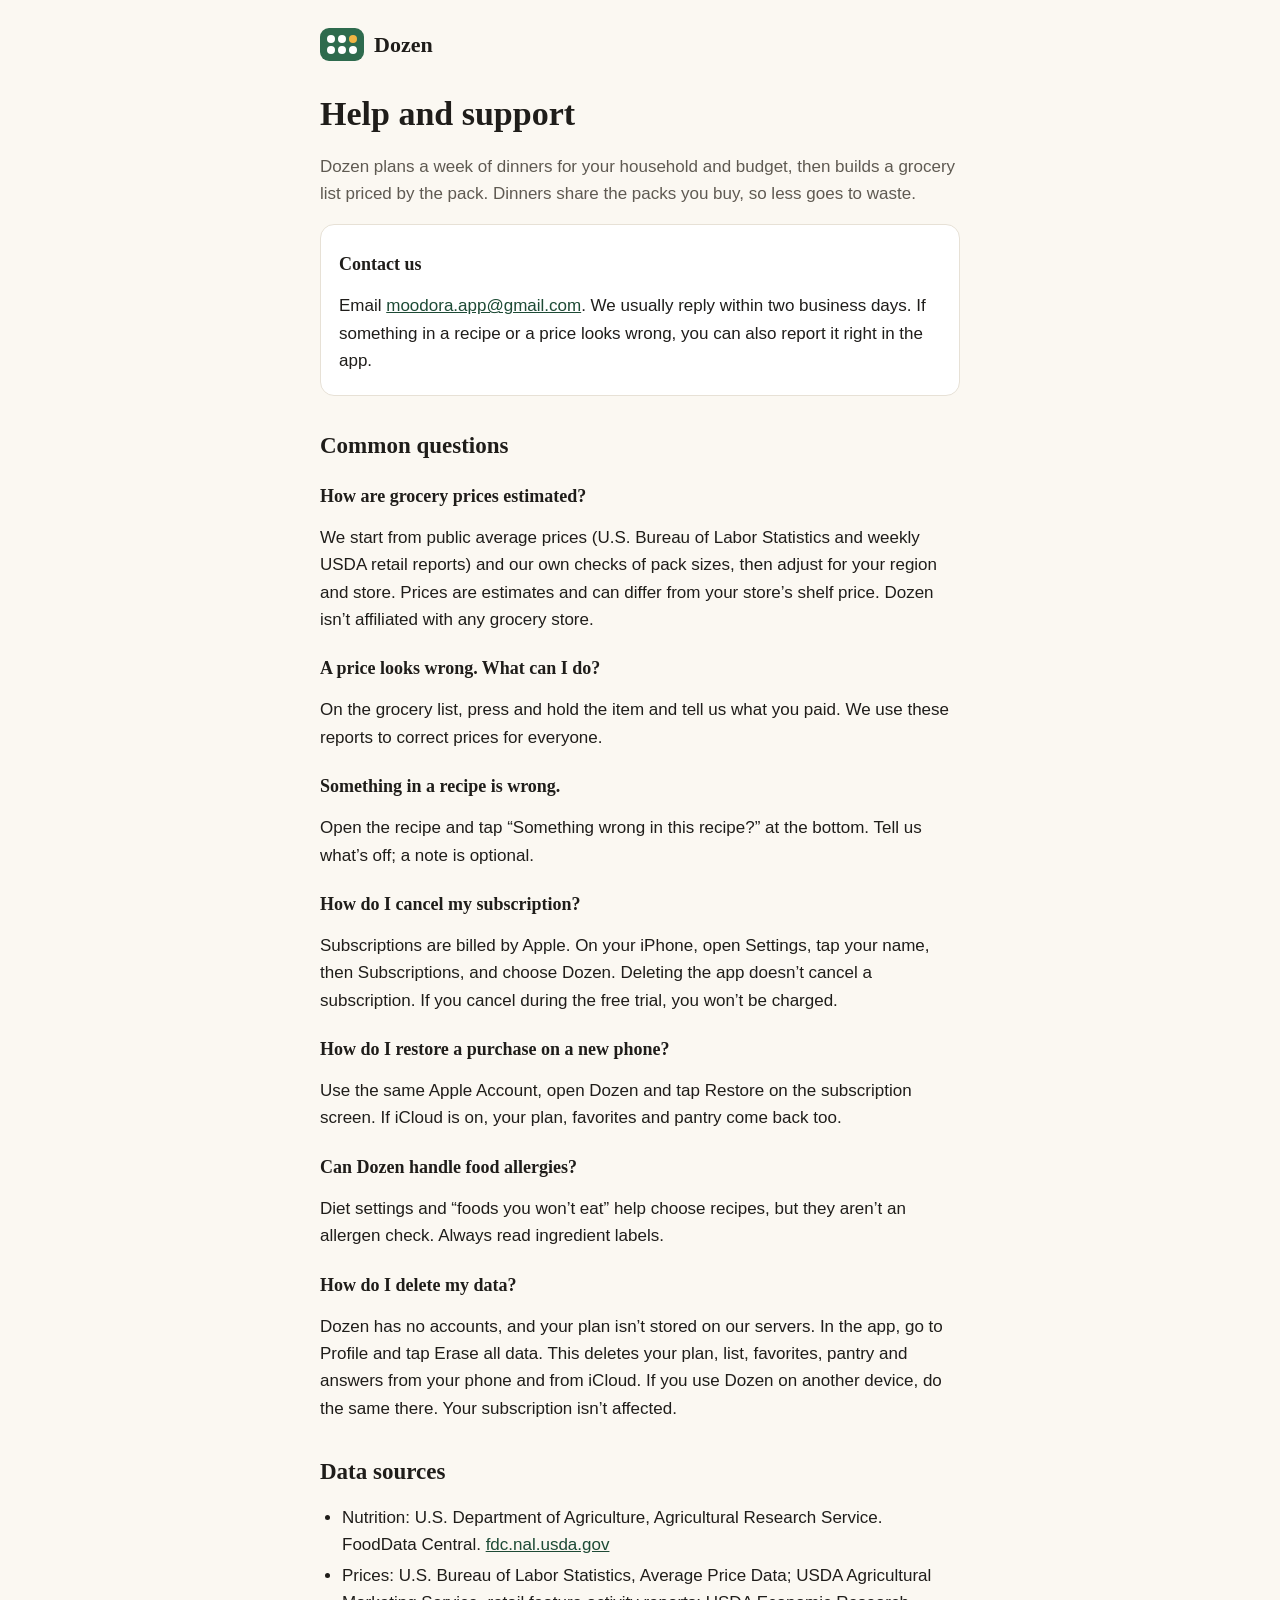
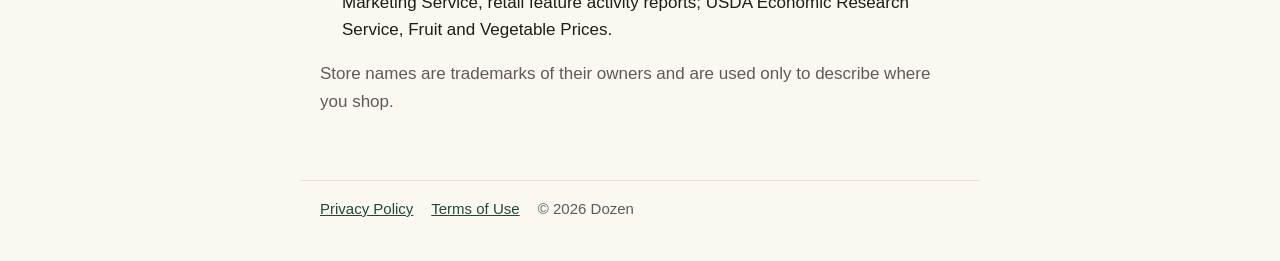
==== index.html @ d7ea826d "Add help, privacy policy and terms of use pages" ====
<!doctype html>
<html lang="en">
<head>
  <meta charset="utf-8">
  <meta name="viewport" content="width=device-width, initial-scale=1">
  <title>Dozen: help and support</title>
  <meta name="description" content="Help for Dozen, the weekly dinner planner that prices your grocery list by the pack.">
  <link rel="stylesheet" href="style.css">
</head>
<body>
  <header>
    <span class="mark" aria-hidden="true"><i></i><i></i><i></i><i></i><i></i><i></i></span>
    <a class="name" href="./">Dozen</a>
  </header>
  <main>
    <h1>Help and support</h1>
    <p class="muted">Dozen plans a week of dinners for your household and budget, then builds a grocery list priced by the pack. Dinners share the packs you buy, so less goes to waste.</p>

    <div class="card">
      <h3>Contact us</h3>
      <p>Email <a href="mailto:moodora.app@gmail.com?subject=Dozen%20support">moodora.app@gmail.com</a>. We usually reply within two business days. If something in a recipe or a price looks wrong, you can also report it right in the app.</p>
    </div>

    <h2>Common questions</h2>

    <h3>How are grocery prices estimated?</h3>
    <p>We start from public average prices (U.S. Bureau of Labor Statistics and weekly USDA retail reports) and our own checks of pack sizes, then adjust for your region and store. Prices are estimates and can differ from your store’s shelf price. Dozen isn’t affiliated with any grocery store.</p>

    <h3>A price looks wrong. What can I do?</h3>
    <p>On the grocery list, press and hold the item and tell us what you paid. We use these reports to correct prices for everyone.</p>

    <h3>Something in a recipe is wrong.</h3>
    <p>Open the recipe and tap “Something wrong in this recipe?” at the bottom. Tell us what’s off; a note is optional.</p>

    <h3>How do I cancel my subscription?</h3>
    <p>Subscriptions are billed by Apple. On your iPhone, open Settings, tap your name, then Subscriptions, and choose Dozen. Deleting the app doesn’t cancel a subscription. If you cancel during the free trial, you won’t be charged.</p>

    <h3>How do I restore a purchase on a new phone?</h3>
    <p>Use the same Apple Account, open Dozen and tap Restore on the subscription screen. If iCloud is on, your plan, favorites and pantry come back too.</p>

    <h3>Can Dozen handle food allergies?</h3>
    <p>Diet settings and “foods you won’t eat” help choose recipes, but they aren’t an allergen check. Always read ingredient labels.</p>

    <h3>How do I delete my data?</h3>
    <p>Dozen has no accounts, and your plan isn’t stored on our servers. In the app, go to Profile and tap Erase all data. This deletes your plan, list, favorites, pantry and answers from your phone and from iCloud. If you use Dozen on another device, do the same there. Your subscription isn’t affected.</p>

    <h2>Data sources</h2>
    <ul>
      <li>Nutrition: U.S. Department of Agriculture, Agricultural Research Service. FoodData Central. <a href="https://fdc.nal.usda.gov/">fdc.nal.usda.gov</a></li>
      <li>Prices: U.S. Bureau of Labor Statistics, Average Price Data; USDA Agricultural Marketing Service, retail feature activity reports; USDA Economic Research Service, Fruit and Vegetable Prices.</li>
    </ul>
    <p class="muted">Store names are trademarks of their owners and are used only to describe where you shop.</p>
  </main>
  <footer>
    <a href="privacy.html">Privacy Policy</a>
    <a href="terms.html">Terms of Use</a>
    <span>© 2026 Dozen</span>
  </footer>
</body>
</html>
---- style.css ----
:root {
  --bg: #fbf8f2;
  --surface: #ffffff;
  --text: #1f1d1a;
  --muted: #5f5a52;
  --brand: #2e6b4e;
  --brand-text: #1d4a35;
  --line: #e7e1d6;
}

@media (prefers-color-scheme: dark) {
  :root {
    --bg: #171614;
    --surface: #211f1c;
    --text: #f2eee6;
    --muted: #b5ada0;
    --brand: #6fb38f;
    --brand-text: #8fcaa9;
    --line: #34302b;
  }
}

* { box-sizing: border-box; }

body {
  margin: 0;
  background: var(--bg);
  color: var(--text);
  font: 17px/1.6 -apple-system, BlinkMacSystemFont, "Segoe UI", Roboto, Helvetica, Arial, sans-serif;
  -webkit-text-size-adjust: 100%;
}

header, main, footer {
  max-width: 680px;
  margin: 0 auto;
  padding: 0 20px;
}

header {
  display: flex;
  align-items: center;
  gap: 10px;
  padding-top: 28px;
}

.mark {
  display: grid;
  grid-template-columns: repeat(3, 8px);
  gap: 3px;
  padding: 7px;
  border-radius: 9px;
  background: var(--brand);
}

.mark i {
  width: 8px;
  height: 8px;
  border-radius: 50%;
  background: #fff;
}

.mark i:nth-child(3) { background: #f2b544; }

.name {
  font: 600 22px/1 "Iowan Old Style", Georgia, serif;
  color: var(--text);
  text-decoration: none;
}

main { padding-top: 24px; padding-bottom: 48px; }

h1, h2, h3 {
  font-family: "Iowan Old Style", Georgia, serif;
  line-height: 1.25;
}

h1 { font-size: 34px; margin: 8px 0 4px; }
h2 { font-size: 23px; margin: 36px 0 8px; }
h3 { font-size: 18px; margin: 24px 0 4px; }

p, li { color: var(--text); }
.muted { color: var(--muted); }

a { color: var(--brand-text); }

ul { padding-left: 22px; }
li { margin: 4px 0; }

.card {
  background: var(--surface);
  border: 1px solid var(--line);
  border-radius: 14px;
  padding: 4px 18px;
  margin: 16px 0;
}

footer {
  border-top: 1px solid var(--line);
  padding-top: 16px;
  padding-bottom: 40px;
  font-size: 15px;
  color: var(--muted);
}

footer a { margin-right: 14px; }
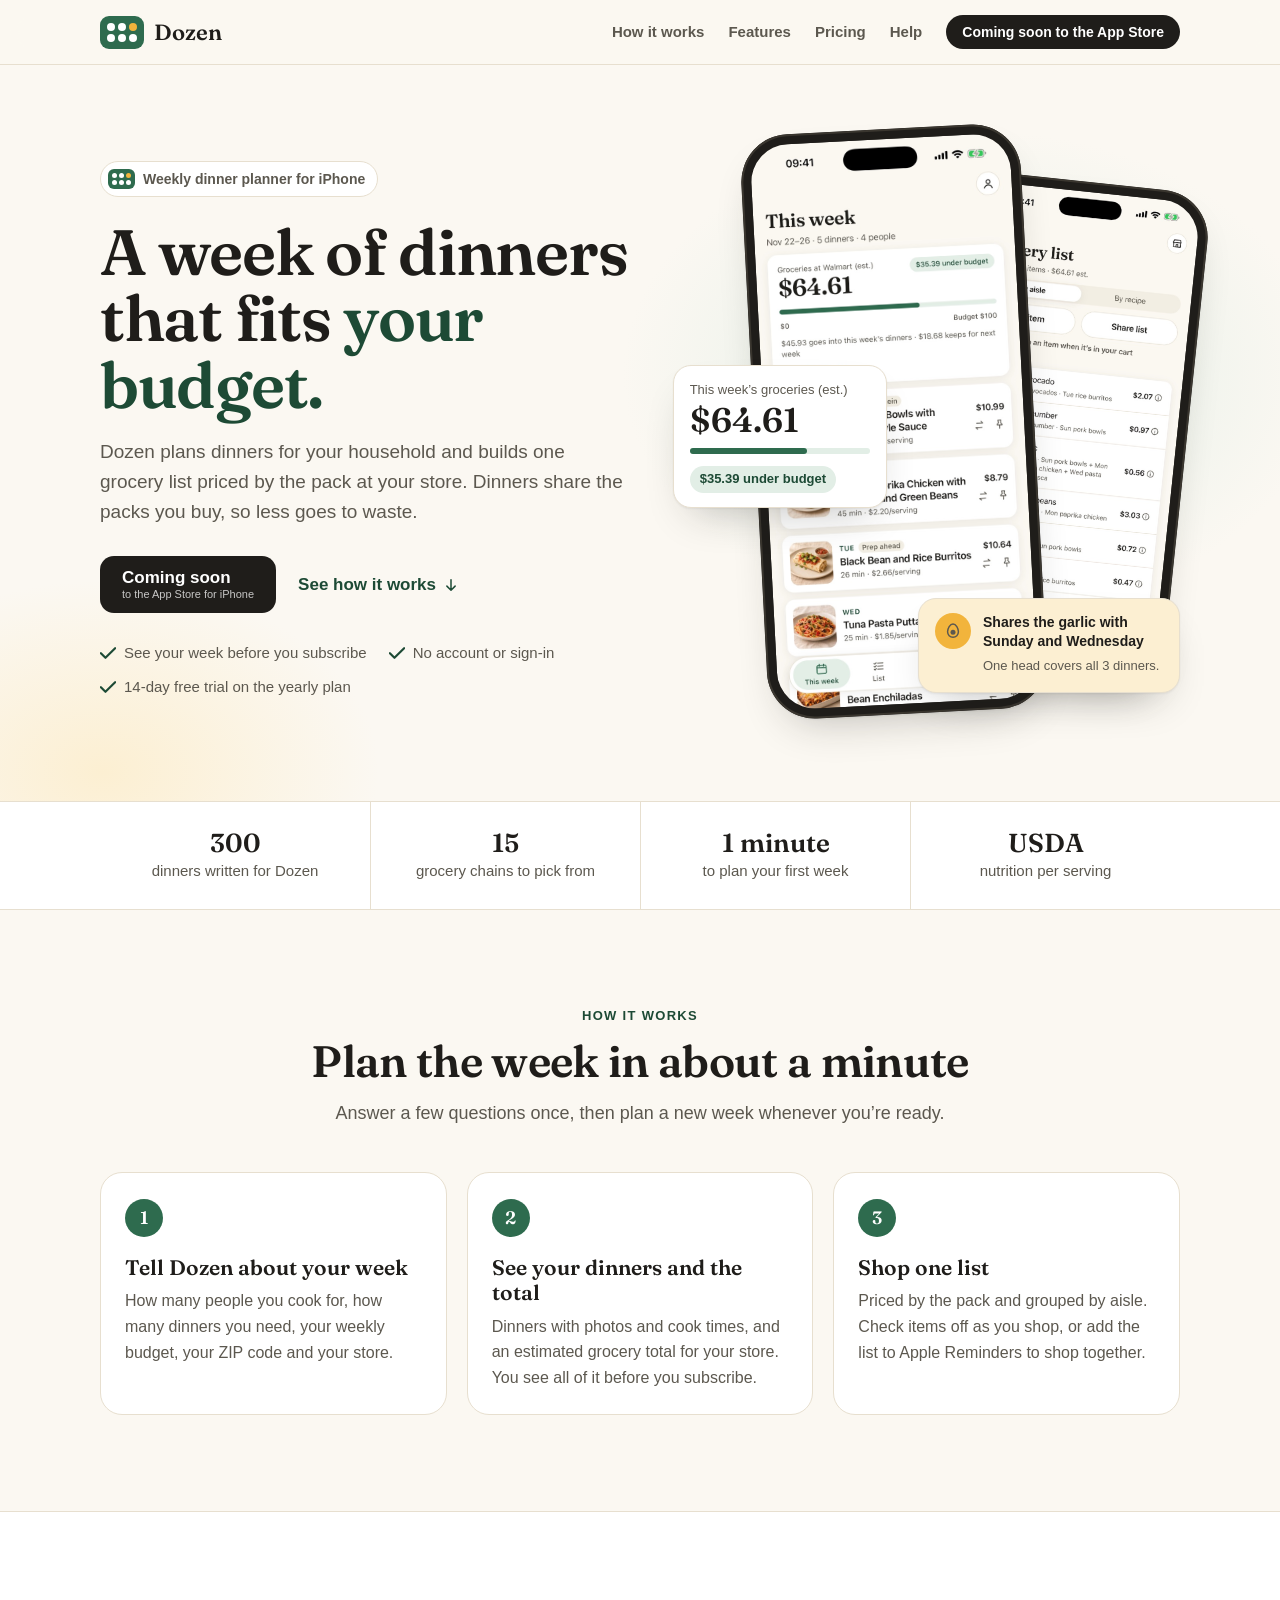
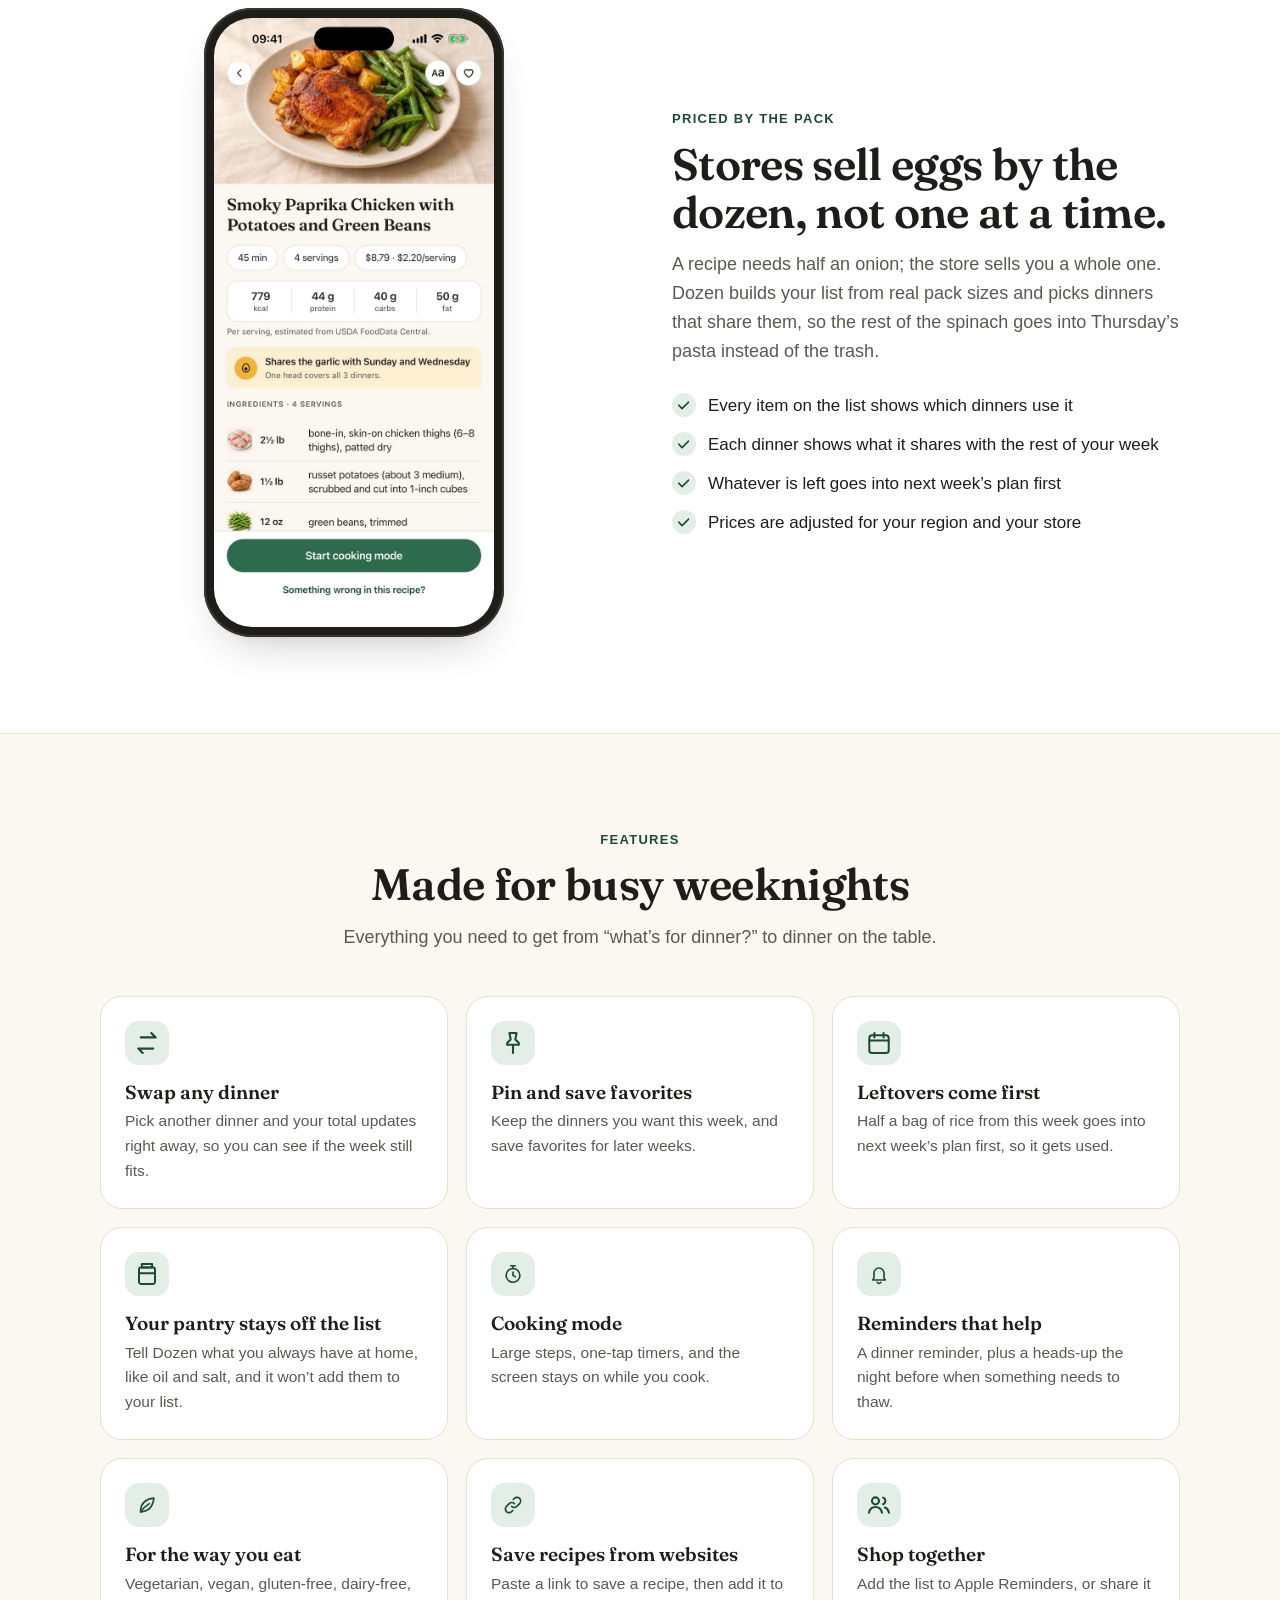
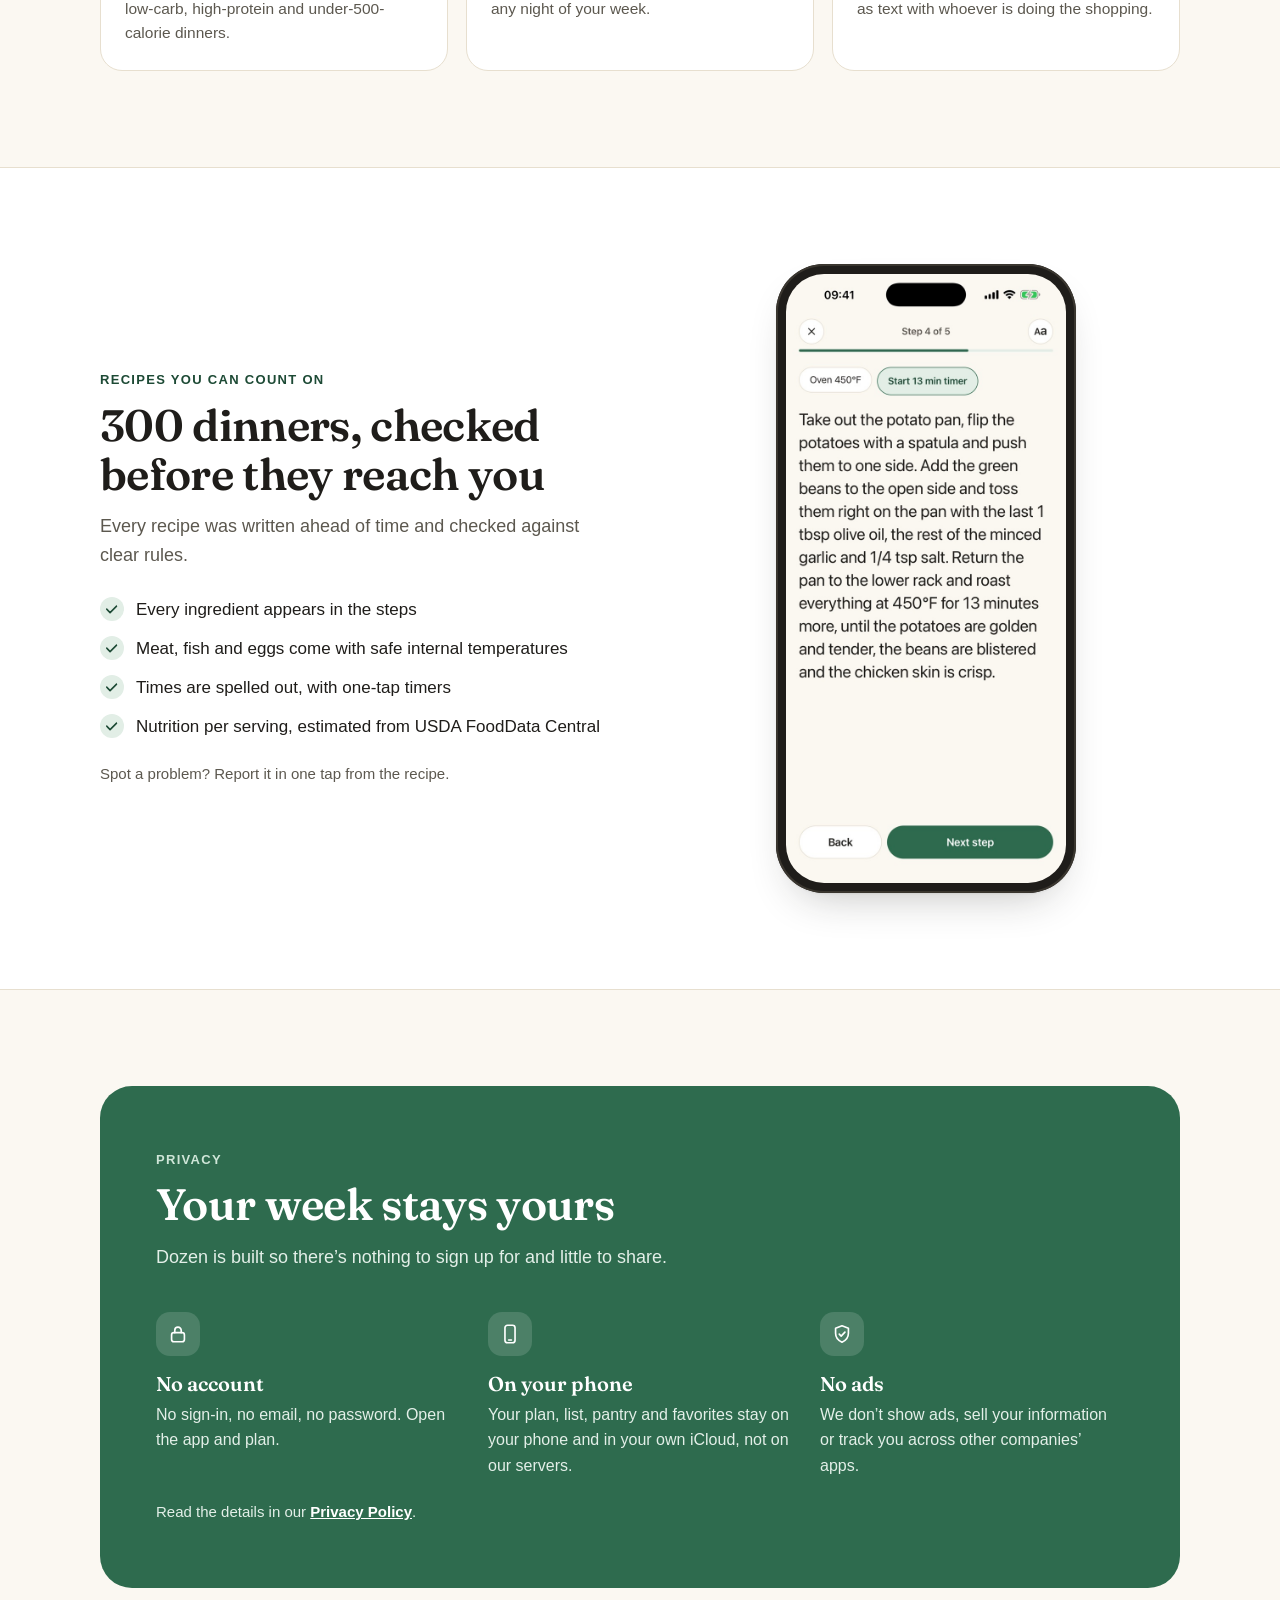
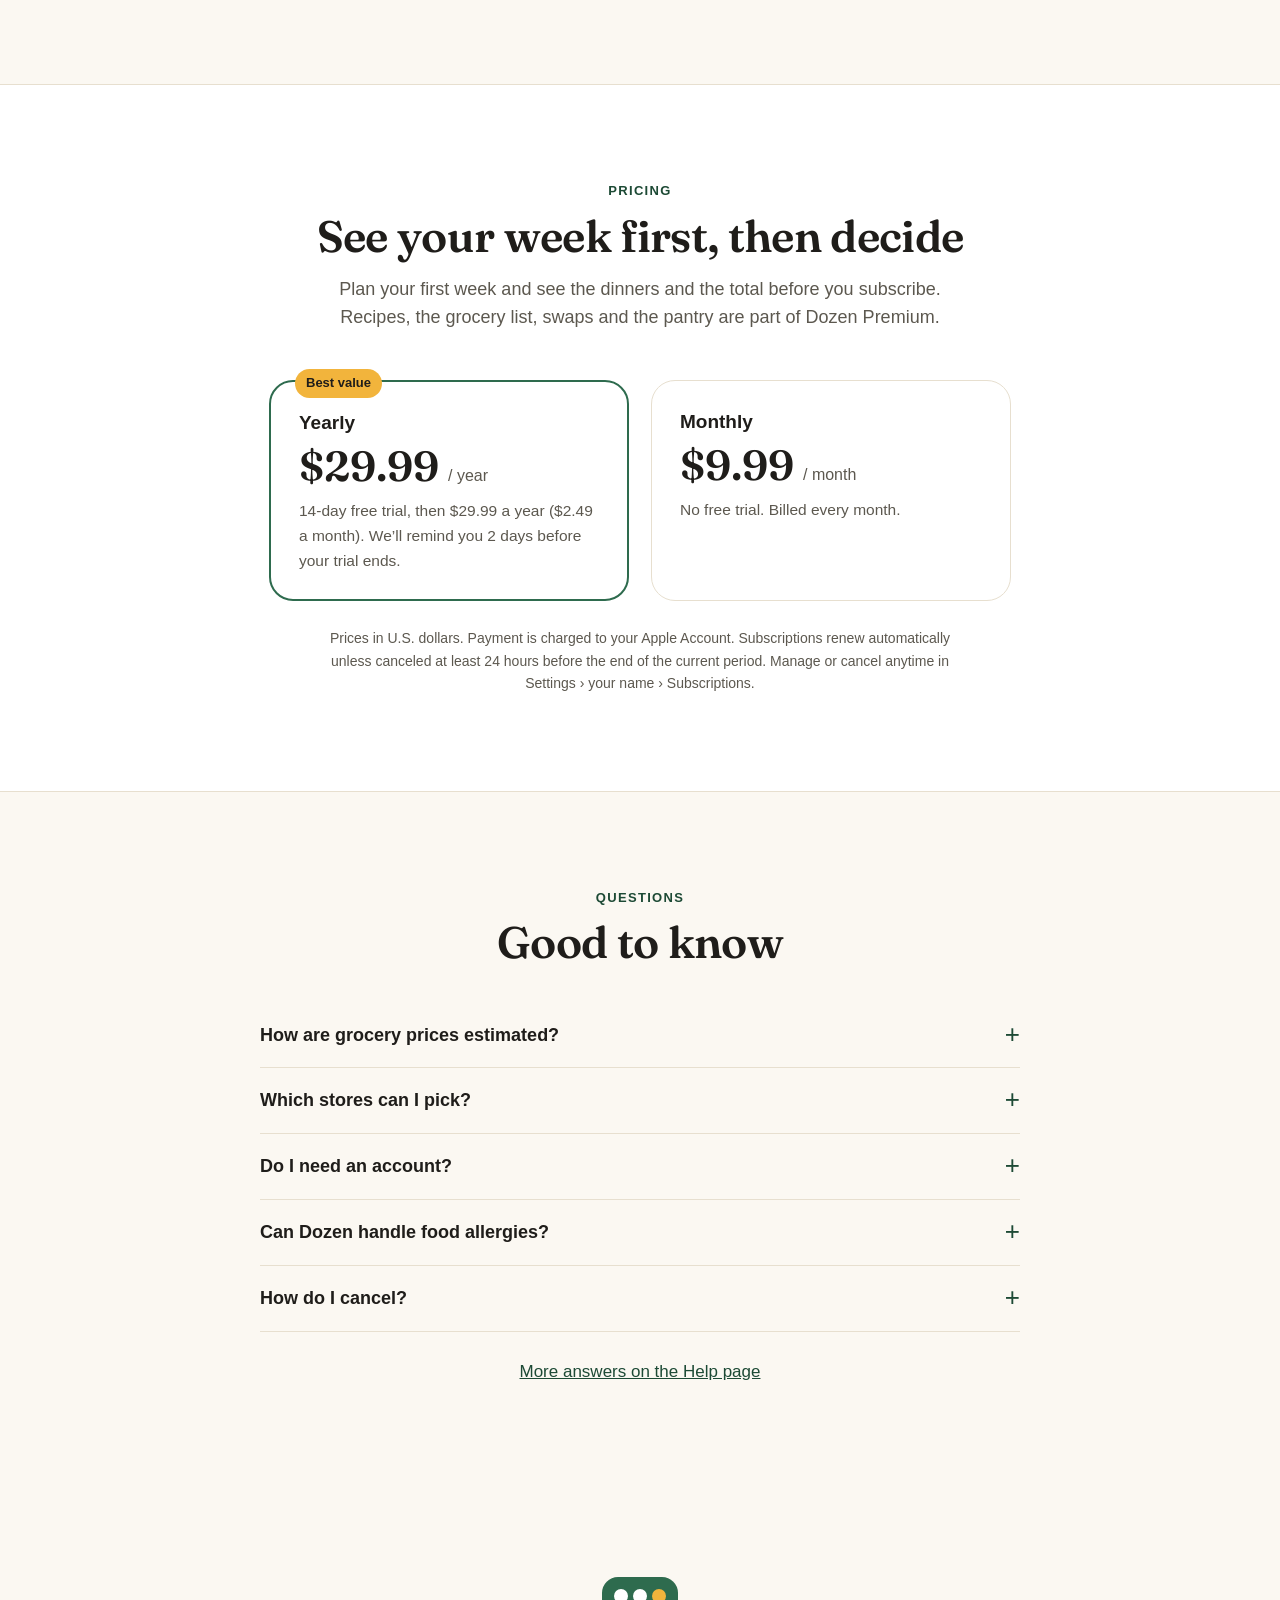
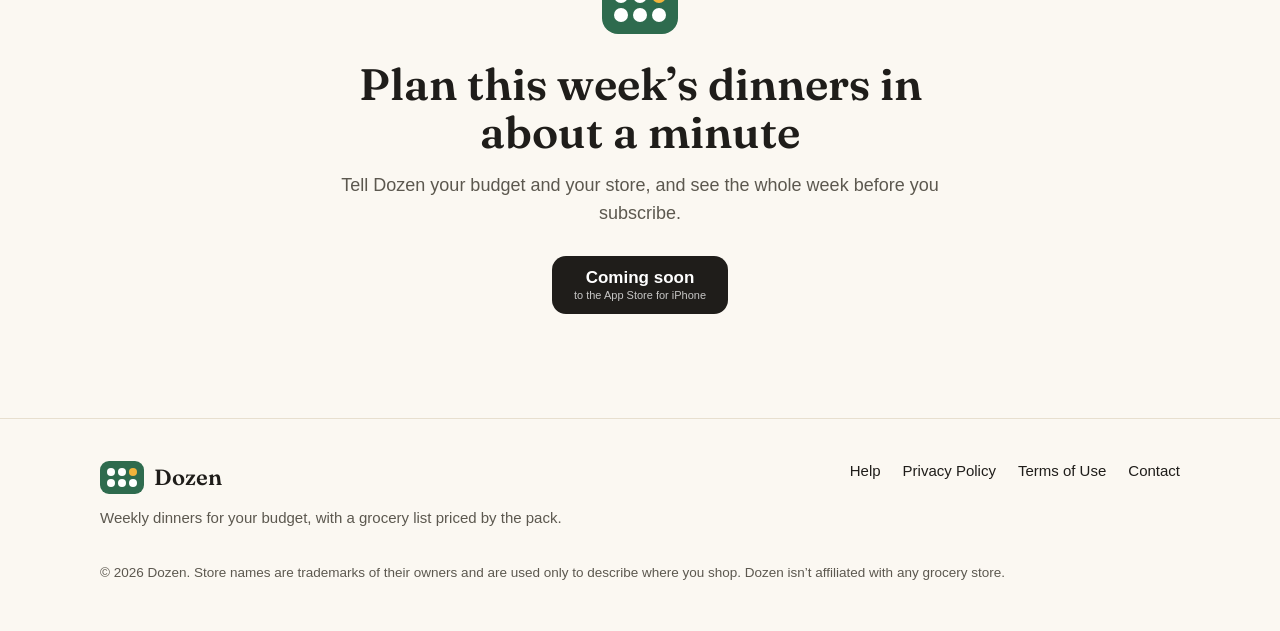
==== commit 7da035b6: "Add the landing page, move help to support.html" ====
--- a/index.html
+++ b/index.html
@@ -3,58 +3,328 @@
 <head>
   <meta charset="utf-8">
   <meta name="viewport" content="width=device-width, initial-scale=1">
-  <title>Dozen: help and support</title>
-  <meta name="description" content="Help for Dozen, the weekly dinner planner that prices your grocery list by the pack.">
+  <title>Dozen: weekly dinners for your grocery budget</title>
+  <meta name="description" content="Dozen plans a week of dinners for your household and budget, then builds a grocery list priced by the pack at your store. For iPhone.">
+  <meta property="og:title" content="Dozen: weekly dinners for your grocery budget">
+  <meta property="og:description" content="A week of dinners and one grocery list priced by the pack, so dinners share what you buy and less goes to waste.">
+  <meta property="og:image" content="https://moodoraapp.github.io/dozen/img/icon-512.png">
+  <meta property="og:type" content="website">
+  <meta name="theme-color" content="#fbf8f2" media="(prefers-color-scheme: light)">
+  <meta name="theme-color" content="#141311" media="(prefers-color-scheme: dark)">
   <link rel="stylesheet" href="style.css">
+  <link rel="icon" href="img/favicon-32.png" sizes="32x32">
+  <link rel="apple-touch-icon" href="img/icon-180.png">
 </head>
-<body>
-  <header>
-    <span class="mark" aria-hidden="true"><i></i><i></i><i></i><i></i><i></i><i></i></span>
-    <a class="name" href="./">Dozen</a>
+<body class="home">
+  <svg class="sprite" aria-hidden="true" focusable="false">
+    <symbol id="i-check" viewBox="0 0 11.8125 8.4375"><path stroke-width="1.6" d="M0.65625 4.40625L4.03125 7.78125L11.1562 0.65625"/></symbol>
+    <symbol id="i-down" viewBox="0 0 24 24"><path d="M12 5v14M6.5 13.5L12 19l5.5-5.5"/></symbol>
+    <symbol id="i-swap" viewBox="0 0 13.125 14.7917"><path stroke-width="1.46" d="M2.39585 3.64583H12.3959L9.47919 0.729167M10.7292 11.1458H0.729188L3.64585 14.0625"/></symbol>
+    <symbol id="i-pin" viewBox="0 0 9.79167 15.625"><path stroke-width="1.46" d="M2.39583 0.729167H7.39583L6.5625 5.3125L9.0625 7.8125V9.0625H0.729167V7.8125L3.22917 5.3125L2.39583 0.729167Z"/><path stroke-width="1.46" d="M4.89583 9.0625V14.8958"/></symbol>
+    <symbol id="i-calendar" viewBox="0 0 17.1875 17.6458"><path stroke-width="1.6" d="M3.09375 2.63542H14.0938C15.3594 2.63542 16.3854 3.66143 16.3854 4.92708V14.5521C16.3854 15.8177 15.3594 16.8438 14.0938 16.8438H3.09375C1.8281 16.8438 0.802083 15.8177 0.802083 14.5521V4.92708C0.802083 3.66143 1.8281 2.63542 3.09375 2.63542Z"/><path stroke-width="1.6" d="M0.802083 6.76042H16.3854M4.92708 0.802083V4.46875M12.2604 0.802083V4.46875"/></symbol>
+    <symbol id="i-pantry" viewBox="0 0 14.4375 17.6458"><path stroke-width="1.6" d="M3.09375 0.802083H11.3438V3.55208H3.09375V0.802083Z"/><path stroke-width="1.6" d="M2.17708 3.55208H12.2604C12.6251 3.55208 12.9748 3.69695 13.2327 3.95481C13.4906 4.21267 13.6354 4.56241 13.6354 4.92708V15.0104C13.6354 15.4966 13.4423 15.963 13.0984 16.3068C12.7546 16.6506 12.2883 16.8438 11.8021 16.8438H2.63542C2.14919 16.8438 1.68287 16.6506 1.33905 16.3068C0.995238 15.963 0.802083 15.4966 0.802083 15.0104V4.92708C0.802083 4.56241 0.946949 4.21267 1.20481 3.95481C1.46267 3.69695 1.81241 3.55208 2.17708 3.55208Z"/><path stroke-width="1.6" d="M0.802083 8.13542H13.6354"/></symbol>
+    <symbol id="i-list" viewBox="0 0 16.7292 13.9792"><path stroke-width="1.6" d="M6.76042 1.71875H15.9271M6.76042 6.76042H15.9271M6.76042 11.8021H15.9271"/><path stroke-width="1.6" d="M0.802083 1.71875L2.17708 3.09375L4.46875 0.802083M0.802083 6.76042L2.17708 8.13542L4.46875 5.84375M0.802083 11.8021L2.17708 13.1771L4.46875 10.8854"/></symbol>
+    <symbol id="i-users" viewBox="0 0 18.7504 14.7502"><path stroke-width="1.75" d="M9.37517 3.875C9.37517 5.53185 8.03202 6.875 6.37517 6.875C4.71831 6.875 3.37517 5.53185 3.37517 3.875C3.37517 2.21815 4.71831 0.875 6.37517 0.875C8.03202 0.875 9.37517 2.21815 9.37517 3.875Z"/><path stroke-width="1.75" d="M0.875169 13.875C1.47517 10.875 3.67517 9.075 6.37517 9.075C9.07517 9.075 11.2752 10.875 11.8752 13.875"/><path stroke-width="1.75" d="M12.8752 1.075C13.4411 1.2927 13.9278 1.67678 14.2711 2.17663C14.6144 2.67648 14.7981 3.26862 14.7981 3.875C14.7981 4.48138 14.6144 5.07352 14.2711 5.57337C13.9278 6.07322 13.4411 6.4573 12.8752 6.675M14.3752 9.475C16.1752 10.075 17.3752 11.675 17.8752 13.875"/></symbol>
+    <symbol id="i-egg" viewBox="0 0 20 20"><path stroke-width="1.46" d="M10 2.91667C13 2.91667 15.4167 7.25 15.4167 10.8333C15.4167 12.2699 14.846 13.6477 13.8302 14.6635C12.8143 15.6793 11.4366 16.25 10 16.25C8.56341 16.25 7.18566 15.6793 6.16984 14.6635C5.15402 13.6477 4.58333 12.2699 4.58333 10.8333C4.58333 7.25 7 2.91667 10 2.91667Z"/><circle cx="10" cy="11.25" r="2.5" fill="currentColor" stroke="none"/></symbol>
+    <symbol id="i-timer" viewBox="0 0 24 24"><circle stroke-width="1.8" cx="12" cy="13.5" r="7.5"/><path stroke-width="1.8" d="M12 10v3.5l2.5 1.5M9.5 3h5M12 3v3"/></symbol>
+    <symbol id="i-bell" viewBox="0 0 24 24"><path stroke-width="1.8" d="M6.5 16.5V11a5.5 5.5 0 0 1 11 0v5.5l1.5 2h-14z"/><path stroke-width="1.8" d="M10 21a2.2 2.2 0 0 0 4 0"/></symbol>
+    <symbol id="i-leaf" viewBox="0 0 24 24"><path stroke-width="1.8" d="M5 19.5C5 11 10 5.5 19.5 4.5 18.5 14 13 19 5 19.5Z"/><path stroke-width="1.8" d="M5 19.5c2.5-3.5 5.5-6.5 9.5-9"/></symbol>
+    <symbol id="i-link" viewBox="0 0 24 24"><path stroke-width="1.8" d="M10.5 13.5a4 4 0 0 0 5.66 0l3-3a4 4 0 0 0-5.66-5.66l-1.2 1.2"/><path stroke-width="1.8" d="M13.5 10.5a4 4 0 0 0-5.66 0l-3 3a4 4 0 0 0 5.66 5.66l1.2-1.2"/></symbol>
+    <symbol id="i-lock" viewBox="0 0 24 24"><rect stroke-width="1.8" x="5" y="10.5" width="14" height="10" rx="2.5"/><path stroke-width="1.8" d="M8.5 10.5V8a3.5 3.5 0 0 1 7 0v2.5"/></symbol>
+    <symbol id="i-phone" viewBox="0 0 24 24"><rect stroke-width="1.8" x="6.5" y="2.5" width="11" height="19" rx="2.8"/><path stroke-width="1.8" d="M10.5 18.5h3"/></symbol>
+    <symbol id="i-shield" viewBox="0 0 24 24"><path stroke-width="1.8" d="M12 3l7 2.8v5.4c0 4.4-2.9 7.9-7 9.8-4.1-1.9-7-5.4-7-9.8V5.8z"/><path stroke-width="1.8" d="M9 12.2l2.1 2.1L15.2 10"/></symbol>
+  </svg>
+
+  <header class="top">
+    <div class="wrap">
+      <a class="brand" href="./" aria-label="Dozen home"><span class="mark" aria-hidden="true"><i></i><i></i><i></i><i></i><i></i><i></i></span>Dozen</a>
+      <nav class="nav" aria-label="Sections">
+        <a href="#how">How it works</a>
+        <a href="#features">Features</a>
+        <a href="#pricing">Pricing</a>
+        <a href="support.html">Help</a>
+      </nav>
+      <span class="soon">Coming soon<span class="wide"> to the App Store</span></span>
+    </div>
   </header>
+
   <main>
-    <h1>Help and support</h1>
-    <p class="muted">Dozen plans a week of dinners for your household and budget, then builds a grocery list priced by the pack. Dinners share the packs you buy, so less goes to waste.</p>
-
-    <div class="card">
-      <h3>Contact us</h3>
-      <p>Email <a href="mailto:moodora.app@gmail.com?subject=Dozen%20support">moodora.app@gmail.com</a>. We usually reply within two business days. If something in a recipe or a price looks wrong, you can also report it right in the app.</p>
+    <section class="hero">
+      <div class="wrap">
+        <div>
+          <span class="pill"><span class="mark sm" aria-hidden="true"><i></i><i></i><i></i><i></i><i></i><i></i></span>Weekly dinner planner for iPhone</span>
+          <h1>A week of dinners that fits <em>your budget.</em></h1>
+          <p class="lead">Dozen plans dinners for your household and builds one grocery list priced by the pack at your store. Dinners share the packs you buy, so less goes to waste.</p>
+          <div class="cta">
+            <span class="soon big">Coming soon<small>to the App Store for iPhone</small></span>
+            <a class="more" href="#how">See how it works <svg class="ic-svg" aria-hidden="true"><use href="#i-down"/></svg></a>
+          </div>
+          <ul class="ticks">
+            <li><svg class="ic-svg" aria-hidden="true"><use href="#i-check"/></svg>See your week before you subscribe</li>
+            <li><svg class="ic-svg" aria-hidden="true"><use href="#i-check"/></svg>No account or sign-in</li>
+            <li><svg class="ic-svg" aria-hidden="true"><use href="#i-check"/></svg>14-day free trial on the yearly plan</li>
+          </ul>
+        </div>
+
+        <div class="stage">
+          <div class="phone front"><img src="img/week.jpg" width="660" height="1434" alt="Dozen’s This week screen: groceries at Walmart estimated at $64.61, $35.39 under a $100 budget, with Greek pork bowls, smoky paprika chicken, black bean burritos and tuna pasta puttanesca."></div>
+          <div class="phone back"><img src="img/list.jpg" width="660" height="1434" alt="Dozen’s grocery list grouped by aisle, each item with its pack size, price and the dinners that use it."></div>
+          <div class="float budget" aria-hidden="true">
+            <div class="float-label">This week’s groceries (est.)</div>
+            <div class="float-big">$64.61</div>
+            <div class="bar"><span></span></div>
+            <span class="chip">$35.39 under budget</span>
+          </div>
+          <div class="float share" aria-hidden="true">
+            <span class="egg"><svg class="ic-svg"><use href="#i-egg"/></svg></span>
+            <div><strong>Shares the garlic with Sunday and Wednesday</strong><span>One head covers all 3 dinners.</span></div>
+          </div>
+        </div>
+      </div>
+    </section>
+
+    <div class="facts">
+      <div class="wrap">
+        <ul>
+          <li><strong>300</strong>dinners written for Dozen</li>
+          <li><strong>15</strong>grocery chains to pick from</li>
+          <li><strong>1 minute</strong>to plan your first week</li>
+          <li><strong>USDA</strong>nutrition per serving</li>
+        </ul>
+      </div>
     </div>
 
-    <h2>Common questions</h2>
-
-    <h3>How are grocery prices estimated?</h3>
-    <p>We start from public average prices (U.S. Bureau of Labor Statistics and weekly USDA retail reports) and our own checks of pack sizes, then adjust for your region and store. Prices are estimates and can differ from your store’s shelf price. Dozen isn’t affiliated with any grocery store.</p>
-
-    <h3>A price looks wrong. What can I do?</h3>
-    <p>On the grocery list, press and hold the item and tell us what you paid. We use these reports to correct prices for everyone.</p>
-
-    <h3>Something in a recipe is wrong.</h3>
-    <p>Open the recipe and tap “Something wrong in this recipe?” at the bottom. Tell us what’s off; a note is optional.</p>
-
-    <h3>How do I cancel my subscription?</h3>
-    <p>Subscriptions are billed by Apple. On your iPhone, open Settings, tap your name, then Subscriptions, and choose Dozen. Deleting the app doesn’t cancel a subscription. If you cancel during the free trial, you won’t be charged.</p>
-
-    <h3>How do I restore a purchase on a new phone?</h3>
-    <p>Use the same Apple Account, open Dozen and tap Restore on the subscription screen. If iCloud is on, your plan, favorites and pantry come back too.</p>
-
-    <h3>Can Dozen handle food allergies?</h3>
-    <p>Diet settings and “foods you won’t eat” help choose recipes, but they aren’t an allergen check. Always read ingredient labels.</p>
-
-    <h3>How do I delete my data?</h3>
-    <p>Dozen has no accounts, and your plan isn’t stored on our servers. In the app, go to Profile and tap Erase all data. This deletes your plan, list, favorites, pantry and answers from your phone and from iCloud. If you use Dozen on another device, do the same there. Your subscription isn’t affected.</p>
-
-    <h2>Data sources</h2>
-    <ul>
-      <li>Nutrition: U.S. Department of Agriculture, Agricultural Research Service. FoodData Central. <a href="https://fdc.nal.usda.gov/">fdc.nal.usda.gov</a></li>
-      <li>Prices: U.S. Bureau of Labor Statistics, Average Price Data; USDA Agricultural Marketing Service, retail feature activity reports; USDA Economic Research Service, Fruit and Vegetable Prices.</li>
-    </ul>
-    <p class="muted">Store names are trademarks of their owners and are used only to describe where you shop.</p>
+    <section class="section" id="how">
+      <div class="wrap">
+        <div class="center">
+          <p class="kicker">How it works</p>
+          <h2>Plan the week in about a minute</h2>
+          <p class="sub">Answer a few questions once, then plan a new week whenever you’re ready.</p>
+        </div>
+        <ol class="steps">
+          <li>
+            <span class="num">1</span>
+            <h3>Tell Dozen about your week</h3>
+            <p>How many people you cook for, how many dinners you need, your weekly budget, your ZIP code and your store.</p>
+          </li>
+          <li>
+            <span class="num">2</span>
+            <h3>See your dinners and the total</h3>
+            <p>Dinners with photos and cook times, and an estimated grocery total for your store. You see all of it before you subscribe.</p>
+          </li>
+          <li>
+            <span class="num">3</span>
+            <h3>Shop one list</h3>
+            <p>Priced by the pack and grouped by aisle. Check items off as you shop, or add the list to Apple Reminders to shop together.</p>
+          </li>
+        </ol>
+      </div>
+    </section>
+
+    <section class="section band" id="packs">
+      <div class="wrap split">
+        <div class="split-media">
+          <div class="phone"><img src="img/recipe.jpg" width="660" height="1434" loading="lazy" alt="A Dozen recipe for smoky paprika chicken with potatoes and green beans: 45 minutes, 4 servings, $2.20 a serving, with a note that it shares the garlic with Sunday and Wednesday."></div>
+        </div>
+        <div>
+          <p class="kicker">Priced by the pack</p>
+          <h2>Stores sell eggs by the dozen, not one at a time.</h2>
+          <p class="sub">A recipe needs half an onion; the store sells you a whole one. Dozen builds your list from real pack sizes and picks dinners that share them, so the rest of the spinach goes into Thursday’s pasta instead of the trash.</p>
+          <ul class="checks">
+            <li><svg class="ic-svg" aria-hidden="true"><use href="#i-check"/></svg>Every item on the list shows which dinners use it</li>
+            <li><svg class="ic-svg" aria-hidden="true"><use href="#i-check"/></svg>Each dinner shows what it shares with the rest of your week</li>
+            <li><svg class="ic-svg" aria-hidden="true"><use href="#i-check"/></svg>Whatever is left goes into next week’s plan first</li>
+            <li><svg class="ic-svg" aria-hidden="true"><use href="#i-check"/></svg>Prices are adjusted for your region and your store</li>
+          </ul>
+        </div>
+      </div>
+    </section>
+
+    <section class="section" id="features">
+      <div class="wrap">
+        <div class="center">
+          <p class="kicker">Features</p>
+          <h2>Made for busy weeknights</h2>
+          <p class="sub">Everything you need to get from “what’s for dinner?” to dinner on the table.</p>
+        </div>
+        <div class="features">
+          <div class="feature">
+            <span class="ic"><svg class="ic-svg" aria-hidden="true"><use href="#i-swap"/></svg></span>
+            <h3>Swap any dinner</h3>
+            <p>Pick another dinner and your total updates right away, so you can see if the week still fits.</p>
+          </div>
+          <div class="feature">
+            <span class="ic"><svg class="ic-svg" aria-hidden="true"><use href="#i-pin"/></svg></span>
+            <h3>Pin and save favorites</h3>
+            <p>Keep the dinners you want this week, and save favorites for later weeks.</p>
+          </div>
+          <div class="feature">
+            <span class="ic"><svg class="ic-svg" aria-hidden="true"><use href="#i-calendar"/></svg></span>
+            <h3>Leftovers come first</h3>
+            <p>Half a bag of rice from this week goes into next week’s plan first, so it gets used.</p>
+          </div>
+          <div class="feature">
+            <span class="ic"><svg class="ic-svg" aria-hidden="true"><use href="#i-pantry"/></svg></span>
+            <h3>Your pantry stays off the list</h3>
+            <p>Tell Dozen what you always have at home, like oil and salt, and it won’t add them to your list.</p>
+          </div>
+          <div class="feature">
+            <span class="ic"><svg class="ic-svg" aria-hidden="true"><use href="#i-timer"/></svg></span>
+            <h3>Cooking mode</h3>
+            <p>Large steps, one-tap timers, and the screen stays on while you cook.</p>
+          </div>
+          <div class="feature">
+            <span class="ic"><svg class="ic-svg" aria-hidden="true"><use href="#i-bell"/></svg></span>
+            <h3>Reminders that help</h3>
+            <p>A dinner reminder, plus a heads-up the night before when something needs to thaw.</p>
+          </div>
+          <div class="feature">
+            <span class="ic"><svg class="ic-svg" aria-hidden="true"><use href="#i-leaf"/></svg></span>
+            <h3>For the way you eat</h3>
+            <p>Vegetarian, vegan, gluten-free, dairy-free, low-carb, high-protein and under-500-calorie dinners.</p>
+          </div>
+          <div class="feature">
+            <span class="ic"><svg class="ic-svg" aria-hidden="true"><use href="#i-link"/></svg></span>
+            <h3>Save recipes from websites</h3>
+            <p>Paste a link to save a recipe, then add it to any night of your week.</p>
+          </div>
+          <div class="feature">
+            <span class="ic"><svg class="ic-svg" aria-hidden="true"><use href="#i-users"/></svg></span>
+            <h3>Shop together</h3>
+            <p>Add the list to Apple Reminders, or share it as text with whoever is doing the shopping.</p>
+          </div>
+        </div>
+      </div>
+    </section>
+
+    <section class="section band" id="recipes">
+      <div class="wrap split flip">
+        <div class="split-media">
+          <div class="phone"><img src="img/cook.jpg" width="660" height="1434" loading="lazy" alt="Dozen’s cooking mode showing step 4 of 5 in large text, with the oven at 450°F and a button to start a 13-minute timer."></div>
+        </div>
+        <div>
+          <p class="kicker">Recipes you can count on</p>
+          <h2>300 dinners, checked before they reach you</h2>
+          <p class="sub">Every recipe was written ahead of time and checked against clear rules.</p>
+          <ul class="checks">
+            <li><svg class="ic-svg" aria-hidden="true"><use href="#i-check"/></svg>Every ingredient appears in the steps</li>
+            <li><svg class="ic-svg" aria-hidden="true"><use href="#i-check"/></svg>Meat, fish and eggs come with safe internal temperatures</li>
+            <li><svg class="ic-svg" aria-hidden="true"><use href="#i-check"/></svg>Times are spelled out, with one-tap timers</li>
+            <li><svg class="ic-svg" aria-hidden="true"><use href="#i-check"/></svg>Nutrition per serving, estimated from USDA FoodData Central</li>
+          </ul>
+          <p class="note">Spot a problem? Report it in one tap from the recipe.</p>
+        </div>
+      </div>
+    </section>
+
+    <section class="section" id="privacy">
+      <div class="wrap">
+        <div class="green">
+          <p class="kicker">Privacy</p>
+          <h2>Your week stays yours</h2>
+          <p class="sub">Dozen is built so there’s nothing to sign up for and little to share.</p>
+          <div class="trio">
+            <div>
+              <span class="ic"><svg class="ic-svg" aria-hidden="true"><use href="#i-lock"/></svg></span>
+              <h3>No account</h3>
+              <p>No sign-in, no email, no password. Open the app and plan.</p>
+            </div>
+            <div>
+              <span class="ic"><svg class="ic-svg" aria-hidden="true"><use href="#i-phone"/></svg></span>
+              <h3>On your phone</h3>
+              <p>Your plan, list, pantry and favorites stay on your phone and in your own iCloud, not on our servers.</p>
+            </div>
+            <div>
+              <span class="ic"><svg class="ic-svg" aria-hidden="true"><use href="#i-shield"/></svg></span>
+              <h3>No ads</h3>
+              <p>We don’t show ads, sell your information or track you across other companies’ apps.</p>
+            </div>
+          </div>
+          <p class="note">Read the details in our <a href="privacy.html">Privacy Policy</a>.</p>
+        </div>
+      </div>
+    </section>
+
+    <section class="section band" id="pricing">
+      <div class="wrap">
+        <div class="center">
+          <p class="kicker">Pricing</p>
+          <h2>See your week first, then decide</h2>
+          <p class="sub">Plan your first week and see the dinners and the total before you subscribe. Recipes, the grocery list, swaps and the pantry are part of Dozen Premium.</p>
+        </div>
+        <div class="plans">
+          <div class="plan best">
+            <span class="badge">Best value</span>
+            <h3>Yearly</h3>
+            <p class="price">$29.99 <span>/ year</span></p>
+            <p>14-day free trial, then $29.99 a year ($2.49 a month). We’ll remind you 2 days before your trial ends.</p>
+          </div>
+          <div class="plan">
+            <h3>Monthly</h3>
+            <p class="price">$9.99 <span>/ month</span></p>
+            <p>No free trial. Billed every month.</p>
+          </div>
+        </div>
+        <p class="fine">Prices in U.S. dollars. Payment is charged to your Apple Account. Subscriptions renew automatically unless canceled at least 24 hours before the end of the current period. Manage or cancel anytime in Settings › your name › Subscriptions.</p>
+      </div>
+    </section>
+
+    <section class="section" id="faq">
+      <div class="wrap">
+        <div class="center">
+          <p class="kicker">Questions</p>
+          <h2>Good to know</h2>
+        </div>
+        <div class="faq">
+          <details>
+            <summary>How are grocery prices estimated?</summary>
+            <p>We start from public average prices (U.S. Bureau of Labor Statistics and weekly USDA retail reports) and our own checks of pack sizes, then adjust for your region and store. Prices are estimates and can differ from your store’s shelf price. If one looks off, press and hold the item on your list and tell us what you paid.</p>
+          </details>
+          <details>
+            <summary>Which stores can I pick?</summary>
+            <p>Walmart, Aldi, Lidl, H-E-B, Target, Safeway, Meijer, Kroger, Publix, Stop &amp; Shop, Trader Joe’s, Albertsons, Whole Foods, Costco and BJ’s. If yours isn’t listed, pick Other store and Dozen uses average prices for your region. Dozen isn’t affiliated with any of these stores.</p>
+          </details>
+          <details>
+            <summary>Do I need an account?</summary>
+            <p>No. There’s no sign-in. Your subscription belongs to your Apple Account, and Restore brings it back on a new phone. If iCloud is on, your plan, favorites and pantry come back too.</p>
+          </details>
+          <details>
+            <summary>Can Dozen handle food allergies?</summary>
+            <p>Diet settings and foods you won’t eat help choose recipes, but they aren’t an allergen check. Always read ingredient labels.</p>
+          </details>
+          <details>
+            <summary>How do I cancel?</summary>
+            <p>Subscriptions are billed by Apple. On your iPhone, open Settings, tap your name, then Subscriptions, and choose Dozen. Deleting the app doesn’t cancel a subscription. If you cancel during the free trial, you won’t be charged.</p>
+          </details>
+        </div>
+        <p class="faq-more"><a href="support.html">More answers on the Help page</a></p>
+      </div>
+    </section>
+
+    <section class="final">
+      <div class="wrap">
+        <span class="mark lg" aria-hidden="true"><i></i><i></i><i></i><i></i><i></i><i></i></span>
+        <h2>Plan this week’s dinners in about a minute</h2>
+        <p class="sub">Tell Dozen your budget and your store, and see the whole week before you subscribe.</p>
+        <span class="soon big">Coming soon<small>to the App Store for iPhone</small></span>
+      </div>
+    </section>
   </main>
-  <footer>
-    <a href="privacy.html">Privacy Policy</a>
-    <a href="terms.html">Terms of Use</a>
-    <span>© 2026 Dozen</span>
+
+  <footer class="foot">
+    <div class="wrap">
+      <div>
+        <a class="brand" href="./"><span class="mark" aria-hidden="true"><i></i><i></i><i></i><i></i><i></i><i></i></span>Dozen</a>
+        <p>Weekly dinners for your budget, with a grocery list priced by the pack.</p>
+      </div>
+      <nav aria-label="Site">
+        <a href="support.html">Help</a>
+        <a href="privacy.html">Privacy Policy</a>
+        <a href="terms.html">Terms of Use</a>
+        <a href="mailto:moodora.app@gmail.com?subject=Dozen">Contact</a>
+      </nav>
+      <p class="legal">© 2026 Dozen. Store names are trademarks of their owners and are used only to describe where you shop. Dozen isn’t affiliated with any grocery store.</p>
+    </div>
   </footer>
 </body>
 </html>
--- a/style.css
+++ b/style.css
@@ -1,46 +1,101 @@
+/* Dozen sitesi: tanıtım sayfası (body.home) ile yardım, gizlilik ve şartlar sayfaları (body.doc) aynı dosyayı kullanır.
+   Renkler uygulamanın belirteçleri (mobile/src/theme/tokens.ts). Dış kaynak yok: yazı tipi bu depodan gelir. */
+
+@font-face {
+  font-family: "Fraunces";
+  src: url("fonts/fraunces-600.woff2") format("woff2");
+  font-weight: 600;
+  font-style: normal;
+  font-display: swap;
+}
+
 :root {
   --bg: #fbf8f2;
   --surface: #ffffff;
+  --subtle: #f3eee3;
   --text: #1f1d1a;
-  --muted: #5f5a52;
+  --muted: #5c584f;
   --brand: #2e6b4e;
+  --brand-subtle: #e2eee6;
   --brand-text: #1d4a35;
-  --line: #e7e1d6;
+  --accent: #f2b43c;
+  --accent-subtle: #fcefd2;
+  --line: #e7dfcf;
+  --ink: #1f1d1a;
+  --on-ink: #ffffff;
+  --band: #2e6b4e;
+  --shadow: 0 1px 2px rgb(31 29 26 / 6%), 0 20px 44px -20px rgb(31 29 26 / 30%);
+  --serif: "Fraunces", "Iowan Old Style", Georgia, serif;
+  --sans: -apple-system, BlinkMacSystemFont, "Segoe UI", Roboto, Helvetica, Arial, sans-serif;
+  color-scheme: light dark;
 }
 
 @media (prefers-color-scheme: dark) {
   :root {
-    --bg: #171614;
-    --surface: #211f1c;
-    --text: #f2eee6;
-    --muted: #b5ada0;
-    --brand: #6fb38f;
-    --brand-text: #8fcaa9;
-    --line: #34302b;
+    --bg: #141311;
+    --surface: #1e1c19;
+    --subtle: #2a2723;
+    --text: #f2efe8;
+    --muted: #b8b1a4;
+    --brand: #35805a;
+    --brand-subtle: #1f3a2c;
+    --brand-text: #7cc59c;
+    --accent-subtle: #3a2f17;
+    --line: #34302a;
+    --ink: #f2efe8;
+    --on-ink: #141311;
+    --band: #1f3a2c;
+    --shadow: 0 1px 2px rgb(0 0 0 / 30%), 0 20px 44px -20px rgb(0 0 0 / 70%);
   }
 }
 
 * { box-sizing: border-box; }
+
+html { -webkit-text-size-adjust: 100%; }
+
+@media (prefers-reduced-motion: no-preference) {
+  html { scroll-behavior: smooth; }
+}
 
 body {
   margin: 0;
   background: var(--bg);
   color: var(--text);
-  font: 17px/1.6 -apple-system, BlinkMacSystemFont, "Segoe UI", Roboto, Helvetica, Arial, sans-serif;
-  -webkit-text-size-adjust: 100%;
-}
-
-header, main, footer {
-  max-width: 680px;
-  margin: 0 auto;
-  padding: 0 20px;
-}
-
-header {
-  display: flex;
+  font: 17px/1.6 var(--sans);
+}
+
+img { display: block; max-width: 100%; height: auto; }
+
+a { color: var(--brand-text); }
+
+h1, h2, h3 {
+  font-family: var(--serif);
+  font-weight: 600;
+  line-height: 1.2;
+}
+
+.muted { color: var(--muted); }
+
+.sprite { position: absolute; width: 0; height: 0; overflow: hidden; }
+
+.ic-svg {
+  width: 22px;
+  height: 22px;
+  fill: none;
+  stroke: currentColor;
+  stroke-linecap: round;
+  stroke-linejoin: round;
+}
+
+/* Marka: yumurta kolisi işareti */
+
+.brand {
+  display: inline-flex;
   align-items: center;
   gap: 10px;
-  padding-top: 28px;
+  color: var(--text);
+  text-decoration: none;
+  font: 600 22px/1 var(--serif);
 }
 
 .mark {
@@ -59,32 +114,73 @@
   background: #fff;
 }
 
-.mark i:nth-child(3) { background: #f2b544; }
-
-.name {
-  font: 600 22px/1 "Iowan Old Style", Georgia, serif;
-  color: var(--text);
+.mark i:nth-child(3) { background: var(--accent); }
+
+.mark.sm {
+  grid-template-columns: repeat(3, 5px);
+  gap: 2px;
+  padding: 4px;
+  border-radius: 6px;
+}
+
+.mark.sm i { width: 5px; height: 5px; }
+
+.mark.lg {
+  grid-template-columns: repeat(3, 14px);
+  gap: 5px;
+  padding: 12px;
+  border-radius: 16px;
+}
+
+.mark.lg i { width: 14px; height: 14px; }
+
+/* "Yakında App Store'da" düğmesi: yayından sonra App Store bağlantısına döner (site/README.md) */
+
+.soon {
+  display: inline-flex;
+  flex-direction: column;
+  justify-content: center;
+  padding: 9px 16px;
+  border-radius: 999px;
+  background: var(--ink);
+  color: var(--on-ink);
+  font-size: 14px;
+  font-weight: 650;
+  line-height: 1.2;
+  white-space: nowrap;
   text-decoration: none;
 }
 
-main { padding-top: 24px; padding-bottom: 48px; }
-
-h1, h2, h3 {
-  font-family: "Iowan Old Style", Georgia, serif;
-  line-height: 1.25;
-}
-
-h1 { font-size: 34px; margin: 8px 0 4px; }
-h2 { font-size: 23px; margin: 36px 0 8px; }
-h3 { font-size: 18px; margin: 24px 0 4px; }
-
-p, li { color: var(--text); }
-.muted { color: var(--muted); }
-
-a { color: var(--brand-text); }
-
-ul { padding-left: 22px; }
-li { margin: 4px 0; }
+.soon small {
+  font-size: 11px;
+  font-weight: 500;
+  opacity: 0.75;
+}
+
+.soon.big {
+  padding: 12px 22px;
+  border-radius: 14px;
+  font-size: 17px;
+}
+
+/* ---------- Yardım, gizlilik, şartlar ---------- */
+
+.doc header, .doc main, .doc footer {
+  max-width: 680px;
+  margin: 0 auto;
+  padding: 0 20px;
+}
+
+.doc header { padding-top: 28px; }
+
+.doc main { padding-top: 24px; padding-bottom: 48px; }
+
+.doc h1 { font-size: 34px; margin: 8px 0 4px; }
+.doc h2 { font-size: 23px; margin: 36px 0 8px; }
+.doc h3 { font-size: 18px; margin: 24px 0 4px; }
+
+.doc ul { padding-left: 22px; }
+.doc li { margin: 4px 0; }
 
 .card {
   background: var(--surface);
@@ -94,7 +190,7 @@
   margin: 16px 0;
 }
 
-footer {
+.doc footer {
   border-top: 1px solid var(--line);
   padding-top: 16px;
   padding-bottom: 40px;
@@ -102,4 +198,758 @@
   color: var(--muted);
 }
 
-footer a { margin-right: 14px; }
+.doc footer a { margin-right: 14px; }
+
+/* ---------- Tanıtım sayfası ---------- */
+
+.wrap {
+  max-width: 1120px;
+  margin: 0 auto;
+  padding: 0 20px;
+}
+
+.home section { scroll-margin-top: 80px; }
+
+.top {
+  position: sticky;
+  top: 0;
+  z-index: 10;
+  background: var(--bg);
+  background: color-mix(in srgb, var(--bg) 86%, transparent);
+  -webkit-backdrop-filter: saturate(1.4) blur(14px);
+  backdrop-filter: saturate(1.4) blur(14px);
+  border-bottom: 1px solid var(--line);
+}
+
+.top .wrap {
+  display: flex;
+  align-items: center;
+  gap: 24px;
+  height: 64px;
+}
+
+.nav {
+  display: flex;
+  gap: 24px;
+  margin-left: auto;
+}
+
+.nav a {
+  color: var(--muted);
+  font-size: 15px;
+  font-weight: 550;
+  text-decoration: none;
+}
+
+.nav a:hover { color: var(--text); }
+
+.top .soon { display: block; }
+
+@media (max-width: 760px) {
+  .nav { display: none; }
+  .top .soon { margin-left: auto; }
+  .top .wide { display: none; }
+}
+
+/* Giriş */
+
+.hero {
+  position: relative;
+  isolation: isolate;
+  overflow: hidden;
+}
+
+.hero::before {
+  content: "";
+  position: absolute;
+  inset: 0;
+  z-index: -1;
+  background:
+    radial-gradient(38% 46% at 76% 42%, var(--brand-subtle), transparent 72%),
+    radial-gradient(30% 36% at 8% 96%, var(--accent-subtle), transparent 72%);
+}
+
+.hero .wrap {
+  display: grid;
+  grid-template-columns: 1.05fr 1fr;
+  gap: 40px;
+  align-items: center;
+  padding-top: 64px;
+  padding-bottom: 72px;
+}
+
+.pill {
+  display: inline-flex;
+  align-items: center;
+  gap: 8px;
+  padding: 6px 12px 6px 7px;
+  border: 1px solid var(--line);
+  border-radius: 999px;
+  background: var(--surface);
+  color: var(--muted);
+  font-size: 14px;
+  font-weight: 600;
+}
+
+.hero h1 {
+  margin: 22px 0 18px;
+  font-size: clamp(40px, 5.6vw, 64px);
+  line-height: 1.04;
+  letter-spacing: -0.02em;
+}
+
+.hero h1 em {
+  font-style: normal;
+  color: var(--brand-text);
+}
+
+.lead {
+  max-width: 33em;
+  margin: 0 0 28px;
+  color: var(--muted);
+  font-size: 19px;
+}
+
+.cta {
+  display: flex;
+  flex-wrap: wrap;
+  align-items: center;
+  gap: 14px 22px;
+}
+
+.more {
+  display: inline-flex;
+  align-items: center;
+  gap: 6px;
+  font-weight: 600;
+  text-decoration: none;
+}
+
+.more .ic-svg { width: 18px; height: 18px; stroke-width: 2; }
+
+.ticks {
+  display: flex;
+  flex-wrap: wrap;
+  gap: 10px 22px;
+  margin: 28px 0 0;
+  padding: 0;
+  list-style: none;
+  color: var(--muted);
+  font-size: 15px;
+}
+
+.ticks li {
+  display: flex;
+  align-items: center;
+  gap: 8px;
+}
+
+.ticks .ic-svg {
+  width: 16px;
+  height: 16px;
+  color: var(--brand-text);
+}
+
+/* Telefon çerçeveleri ve yüzen kartlar */
+
+.stage {
+  position: relative;
+  height: 600px;
+}
+
+.phone {
+  width: 280px;
+  padding: 10px;
+  border-radius: 48px;
+  background: #1f1d1a;
+  box-shadow: inset 0 0 0 2px #3a362f, var(--shadow);
+}
+
+.phone img {
+  width: 100%;
+  border-radius: 38px;
+}
+
+.stage .phone { position: absolute; }
+
+.stage .front {
+  left: 16%;
+  top: 0;
+  z-index: 2;
+  transform: rotate(-3deg);
+}
+
+.stage .back {
+  left: 54%;
+  top: 52px;
+  z-index: 1;
+  width: 240px;
+  transform: rotate(6deg);
+}
+
+.float {
+  position: absolute;
+  z-index: 3;
+  padding: 14px 16px;
+  border: 1px solid var(--line);
+  border-radius: 18px;
+  background: var(--surface);
+  box-shadow: var(--shadow);
+}
+
+.float.budget {
+  left: 0;
+  top: 236px;
+  width: 214px;
+}
+
+.float.share {
+  right: 0;
+  bottom: 36px;
+  display: flex;
+  gap: 12px;
+  align-items: flex-start;
+  width: 262px;
+  background: var(--accent-subtle);
+}
+
+.float-label {
+  color: var(--muted);
+  font-size: 13px;
+}
+
+.float-big {
+  margin: 2px 0 10px;
+  font: 600 34px/1.05 var(--serif);
+}
+
+.bar {
+  height: 6px;
+  margin-bottom: 10px;
+  border-radius: 99px;
+  background: var(--brand-subtle);
+}
+
+.bar span {
+  display: block;
+  width: 65%;
+  height: 100%;
+  border-radius: 99px;
+  background: var(--brand);
+}
+
+.chip {
+  display: inline-block;
+  padding: 3px 10px;
+  border-radius: 99px;
+  background: var(--brand-subtle);
+  color: var(--brand-text);
+  font-size: 13px;
+  font-weight: 650;
+}
+
+.egg {
+  display: grid;
+  flex: none;
+  place-items: center;
+  width: 36px;
+  height: 36px;
+  border-radius: 50%;
+  background: var(--accent);
+  color: #1f1d1a;
+}
+
+.egg .ic-svg { width: 20px; height: 20px; }
+
+.float.share strong {
+  display: block;
+  font-size: 14px;
+  line-height: 1.35;
+}
+
+.float.share span {
+  color: var(--muted);
+  font-size: 13px;
+}
+
+@media (max-width: 900px) {
+  .hero .wrap {
+    grid-template-columns: 1fr;
+    gap: 36px;
+    padding-top: 40px;
+    padding-bottom: 56px;
+  }
+
+  .stage {
+    width: 100%;
+    max-width: 420px;
+    height: 486px;
+    margin: 0 auto;
+  }
+
+  .stage .phone {
+    width: 224px;
+    padding: 8px;
+    border-radius: 40px;
+  }
+
+  .stage .phone img { border-radius: 32px; }
+
+  .stage .front { left: 6%; }
+
+  .stage .back {
+    left: auto;
+    right: 0;
+    top: 40px;
+    width: 192px;
+  }
+
+  .float.budget {
+    top: 286px;
+    width: auto;
+    padding: 12px 14px;
+  }
+
+  .float-label { font-size: 12px; }
+
+  .float-big { font-size: 28px; }
+
+  .chip { font-size: 12px; white-space: nowrap; }
+
+  .float.share {
+    bottom: 8px;
+    width: 230px;
+  }
+}
+
+@media (max-width: 520px) {
+  .float.share { display: none; }
+}
+
+/* Rakam şeridi */
+
+.facts {
+  border-top: 1px solid var(--line);
+  border-bottom: 1px solid var(--line);
+  background: var(--surface);
+}
+
+.facts ul {
+  display: grid;
+  grid-template-columns: repeat(4, 1fr);
+  margin: 0;
+  padding: 0;
+  list-style: none;
+}
+
+.facts li {
+  padding: 26px 20px;
+  text-align: center;
+  color: var(--muted);
+  font-size: 15px;
+}
+
+.facts li + li { border-left: 1px solid var(--line); }
+
+.facts strong {
+  display: block;
+  color: var(--text);
+  font: 600 26px/1.2 var(--serif);
+}
+
+@media (max-width: 760px) {
+  .facts ul { grid-template-columns: repeat(2, 1fr); }
+  .facts li:nth-child(3) { border-left: 0; }
+  .facts li:nth-child(n + 3) { border-top: 1px solid var(--line); }
+}
+
+/* Bölümler */
+
+.section { padding: 96px 0; }
+
+.kicker {
+  margin: 0 0 10px;
+  color: var(--brand-text);
+  font-size: 13px;
+  font-weight: 700;
+  letter-spacing: 0.1em;
+  text-transform: uppercase;
+}
+
+.section h2 {
+  margin: 0 0 14px;
+  font-size: clamp(30px, 4vw, 44px);
+  line-height: 1.1;
+  letter-spacing: -0.015em;
+}
+
+.sub {
+  max-width: 36em;
+  margin: 0;
+  color: var(--muted);
+  font-size: 18px;
+}
+
+.center { text-align: center; }
+.center .sub { margin: 0 auto; }
+
+.steps {
+  display: grid;
+  grid-template-columns: repeat(3, 1fr);
+  gap: 20px;
+  margin: 44px 0 0;
+  padding: 0;
+  list-style: none;
+}
+
+.steps li {
+  padding: 26px 24px 24px;
+  border: 1px solid var(--line);
+  border-radius: 22px;
+  background: var(--surface);
+}
+
+.num {
+  display: grid;
+  place-items: center;
+  width: 38px;
+  height: 38px;
+  margin-bottom: 18px;
+  border-radius: 50%;
+  background: var(--brand);
+  color: #fff;
+  font: 600 18px/1 var(--serif);
+}
+
+.steps h3 {
+  margin: 0 0 8px;
+  font-size: 21px;
+}
+
+.steps p {
+  margin: 0;
+  color: var(--muted);
+  font-size: 16px;
+}
+
+@media (max-width: 860px) {
+  .steps { grid-template-columns: 1fr; }
+}
+
+.band {
+  border-top: 1px solid var(--line);
+  border-bottom: 1px solid var(--line);
+  background: var(--surface);
+}
+
+.split {
+  display: grid;
+  grid-template-columns: 1fr 1fr;
+  gap: 64px;
+  align-items: center;
+}
+
+.split-media {
+  display: flex;
+  justify-content: center;
+}
+
+.split-media .phone { width: 300px; }
+
+.split.flip .split-media { order: 2; }
+
+.checks {
+  display: grid;
+  gap: 12px;
+  margin: 26px 0 0;
+  padding: 0;
+  list-style: none;
+}
+
+.checks li {
+  display: flex;
+  gap: 12px;
+  align-items: flex-start;
+}
+
+.checks .ic-svg {
+  flex: none;
+  width: 24px;
+  height: 24px;
+  margin-top: 1px;
+  padding: 6px;
+  border-radius: 50%;
+  background: var(--brand-subtle);
+  color: var(--brand-text);
+  stroke-width: 2;
+}
+
+.note {
+  margin: 22px 0 0;
+  color: var(--muted);
+  font-size: 15px;
+}
+
+@media (max-width: 860px) {
+  .split { grid-template-columns: 1fr; gap: 44px; }
+  .split.flip .split-media { order: 0; }
+  .split-media .phone { width: 260px; }
+}
+
+.features {
+  display: grid;
+  grid-template-columns: repeat(3, 1fr);
+  gap: 18px;
+  margin-top: 44px;
+}
+
+.feature {
+  padding: 24px;
+  border: 1px solid var(--line);
+  border-radius: 22px;
+  background: var(--surface);
+}
+
+.ic {
+  display: grid;
+  place-items: center;
+  width: 44px;
+  height: 44px;
+  margin-bottom: 16px;
+  border-radius: 14px;
+  background: var(--brand-subtle);
+  color: var(--brand-text);
+}
+
+.feature h3 {
+  margin: 0 0 6px;
+  font-size: 19px;
+}
+
+.feature p {
+  margin: 0;
+  color: var(--muted);
+  font-size: 15.5px;
+}
+
+@media (max-width: 960px) {
+  .features { grid-template-columns: repeat(2, 1fr); }
+}
+
+@media (max-width: 600px) {
+  .features { grid-template-columns: 1fr; }
+}
+
+/* Gizlilik bandı */
+
+.green {
+  padding: 64px 56px;
+  border-radius: 32px;
+  background: var(--band);
+  color: #fff;
+}
+
+.green .kicker { color: #cfe6d8; }
+
+.green .sub { color: #e3efe8; }
+
+.trio {
+  display: grid;
+  grid-template-columns: repeat(3, 1fr);
+  gap: 28px;
+  margin-top: 40px;
+}
+
+.trio .ic {
+  background: rgb(255 255 255 / 14%);
+  color: #fff;
+}
+
+.trio h3 {
+  margin: 0 0 6px;
+  font-size: 20px;
+}
+
+.trio p {
+  margin: 0;
+  color: #e3efe8;
+  font-size: 16px;
+}
+
+.green a { color: #fff; font-weight: 600; }
+
+.green .note { color: #e3efe8; }
+
+@media (max-width: 860px) {
+  .green { padding: 44px 24px; border-radius: 24px; }
+  .trio { grid-template-columns: 1fr; }
+}
+
+/* Fiyat */
+
+.plans {
+  display: grid;
+  grid-template-columns: repeat(2, minmax(0, 360px));
+  justify-content: center;
+  gap: 22px;
+  margin-top: 48px;
+}
+
+.plan {
+  position: relative;
+  padding: 30px 28px 26px;
+  border: 1px solid var(--line);
+  border-radius: 24px;
+  background: var(--surface);
+}
+
+.plan.best { border: 2px solid var(--brand); }
+
+.badge {
+  position: absolute;
+  top: -13px;
+  left: 24px;
+  padding: 4px 11px;
+  border-radius: 999px;
+  background: var(--accent);
+  color: #1f1d1a;
+  font-size: 13px;
+  font-weight: 700;
+}
+
+.plan h3 {
+  margin: 0 0 10px;
+  font: 700 19px/1.2 var(--sans);
+}
+
+.plan .price {
+  margin: 0;
+  color: var(--text);
+  font: 600 42px/1 var(--serif);
+}
+
+.plan .price span {
+  color: var(--muted);
+  font: 500 16px var(--sans);
+}
+
+.plan p {
+  margin: 12px 0 0;
+  color: var(--muted);
+  font-size: 15.5px;
+}
+
+.fine {
+  max-width: 640px;
+  margin: 26px auto 0;
+  color: var(--muted);
+  font-size: 14px;
+  text-align: center;
+}
+
+@media (max-width: 700px) {
+  .plans { grid-template-columns: 1fr; }
+}
+
+/* Sorular */
+
+.faq {
+  max-width: 760px;
+  margin: 36px auto 0;
+}
+
+.faq details {
+  padding: 18px 0;
+  border-bottom: 1px solid var(--line);
+}
+
+.faq summary {
+  display: flex;
+  justify-content: space-between;
+  gap: 16px;
+  cursor: pointer;
+  list-style: none;
+  font-size: 18px;
+  font-weight: 650;
+}
+
+.faq summary::-webkit-details-marker { display: none; }
+
+.faq summary::after {
+  content: "+";
+  display: inline-block;
+  color: var(--brand-text);
+  font: 400 26px/1 var(--sans);
+  transition: transform 0.2s;
+}
+
+.faq details[open] summary::after { transform: rotate(45deg); }
+
+.faq details p {
+  margin: 10px 0 0;
+  color: var(--muted);
+}
+
+.faq-more {
+  margin: 26px 0 0;
+  text-align: center;
+}
+
+/* Son çağrı ve alt bilgi */
+
+.final {
+  padding: 96px 0 104px;
+  text-align: center;
+}
+
+.final .mark { margin: 0 auto 26px; width: max-content; }
+
+.final h2 {
+  max-width: 15em;
+  margin: 0 auto 14px;
+  font-size: clamp(30px, 4vw, 44px);
+  line-height: 1.1;
+}
+
+.final .sub { margin: 0 auto 28px; }
+
+.foot {
+  padding: 40px 0 48px;
+  border-top: 1px solid var(--line);
+  color: var(--muted);
+  font-size: 15px;
+}
+
+.foot .wrap {
+  display: grid;
+  grid-template-columns: 1.2fr 1fr;
+  gap: 20px 48px;
+}
+
+.foot p { margin: 12px 0 0; }
+
+.foot nav {
+  display: flex;
+  flex-wrap: wrap;
+  align-content: start;
+  justify-content: flex-end;
+  gap: 10px 22px;
+}
+
+.foot nav a {
+  color: var(--text);
+  text-decoration: none;
+}
+
+.foot nav a:hover { text-decoration: underline; }
+
+.legal {
+  grid-column: 1 / -1;
+  margin: 0;
+  font-size: 13.5px;
+}
+
+@media (max-width: 700px) {
+  .foot .wrap { grid-template-columns: 1fr; }
+  .foot nav { justify-content: flex-start; }
+}
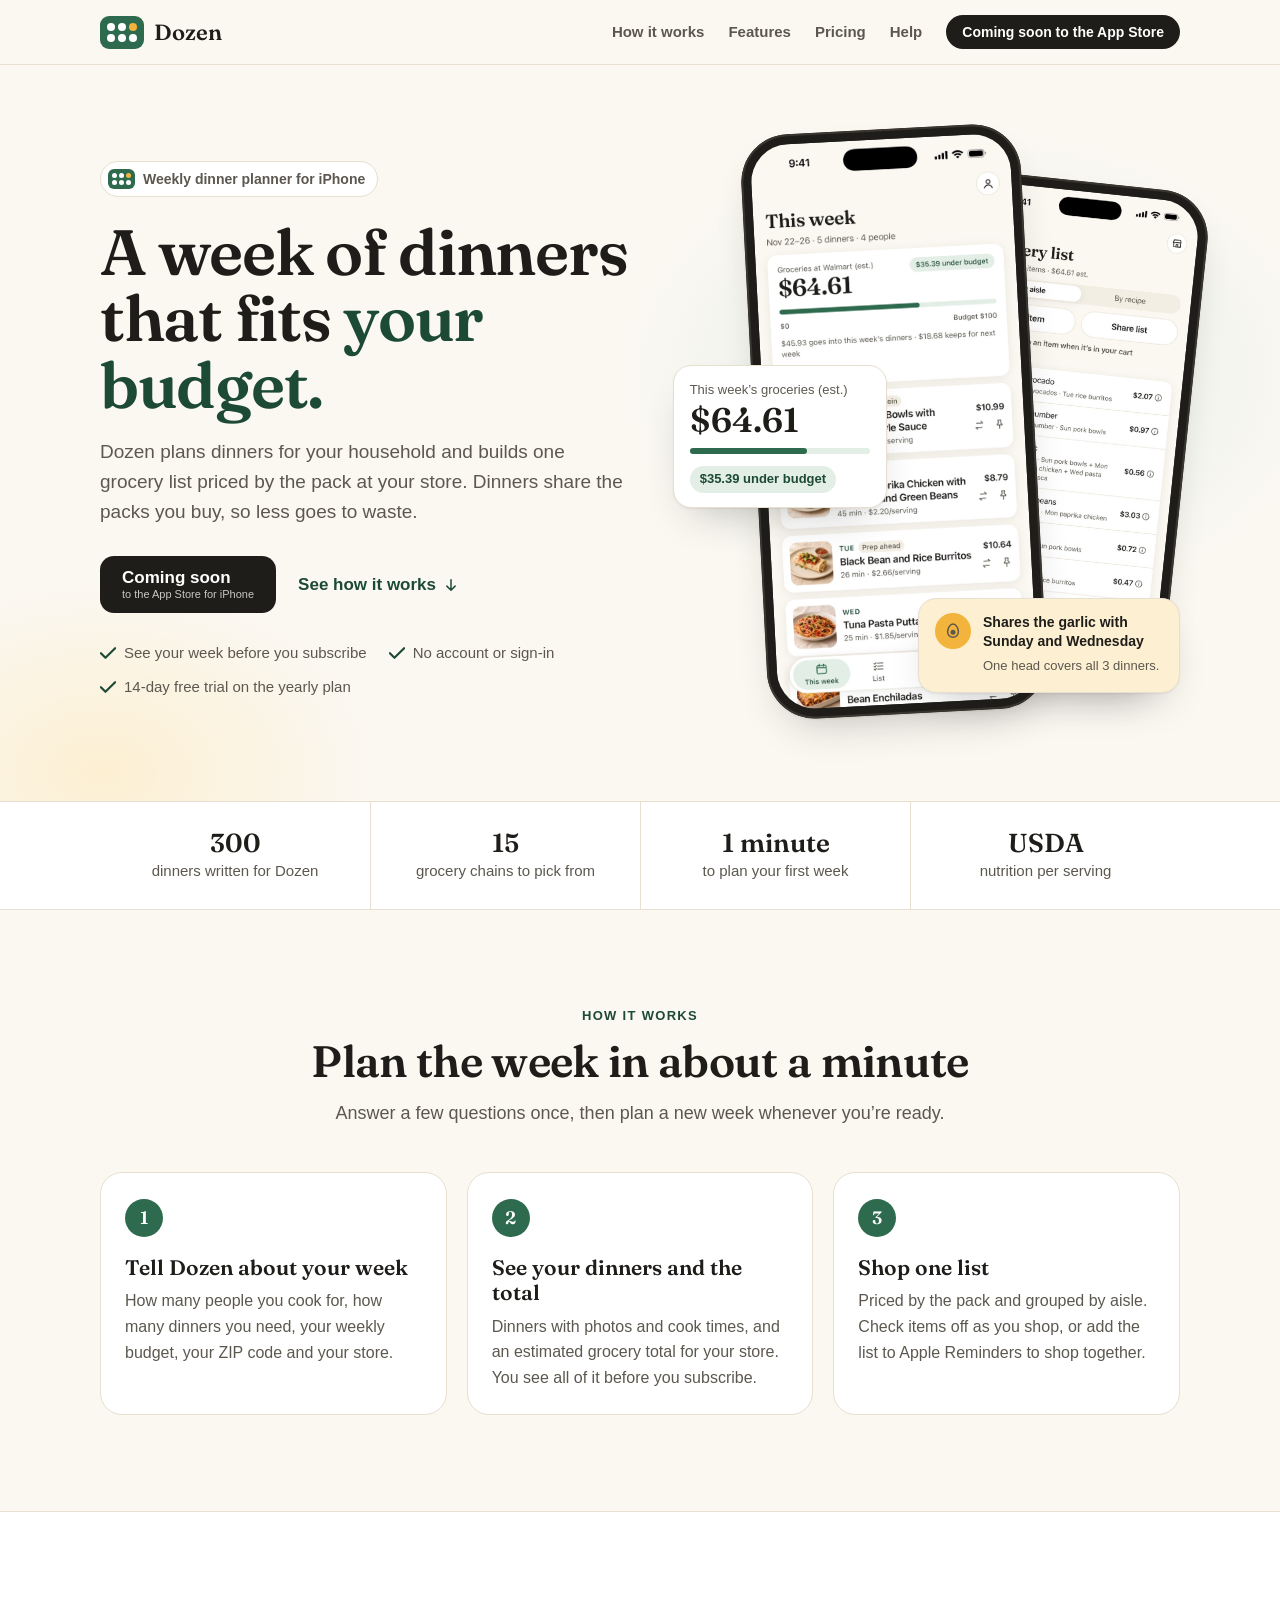
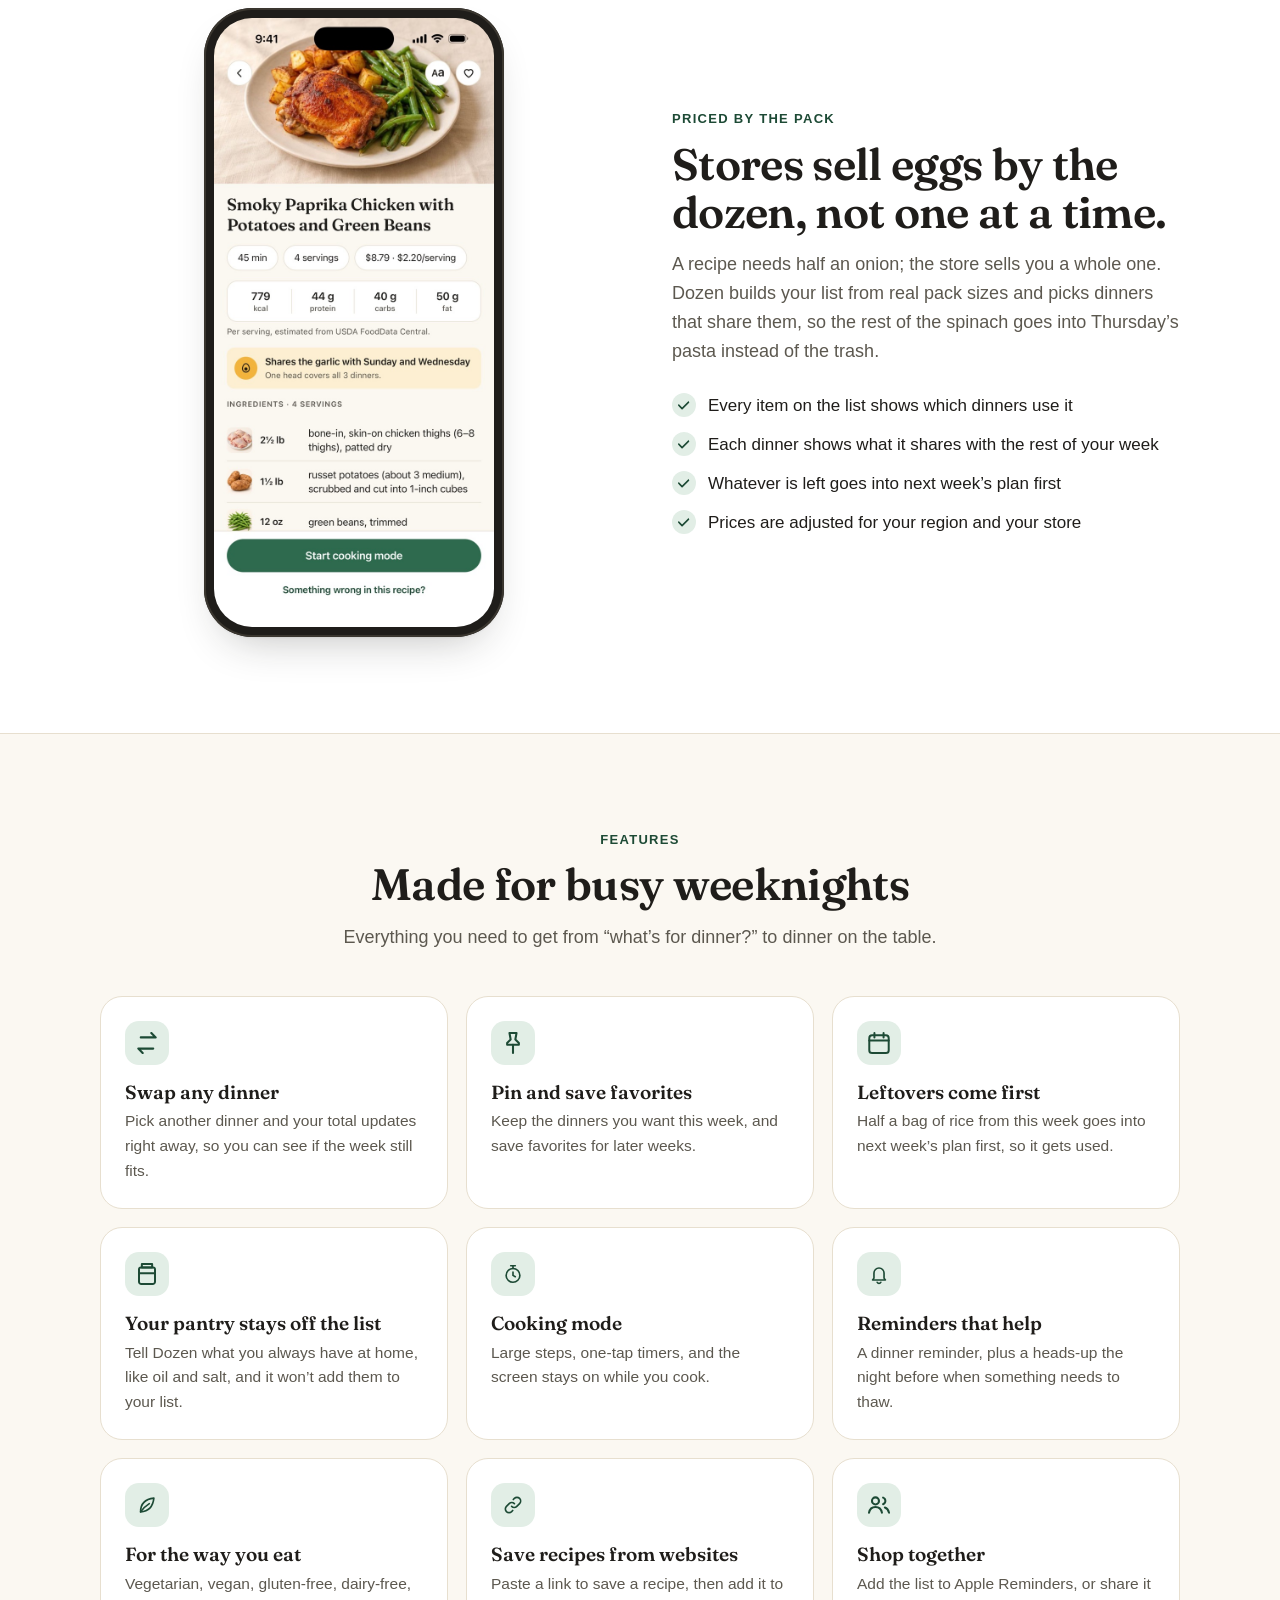
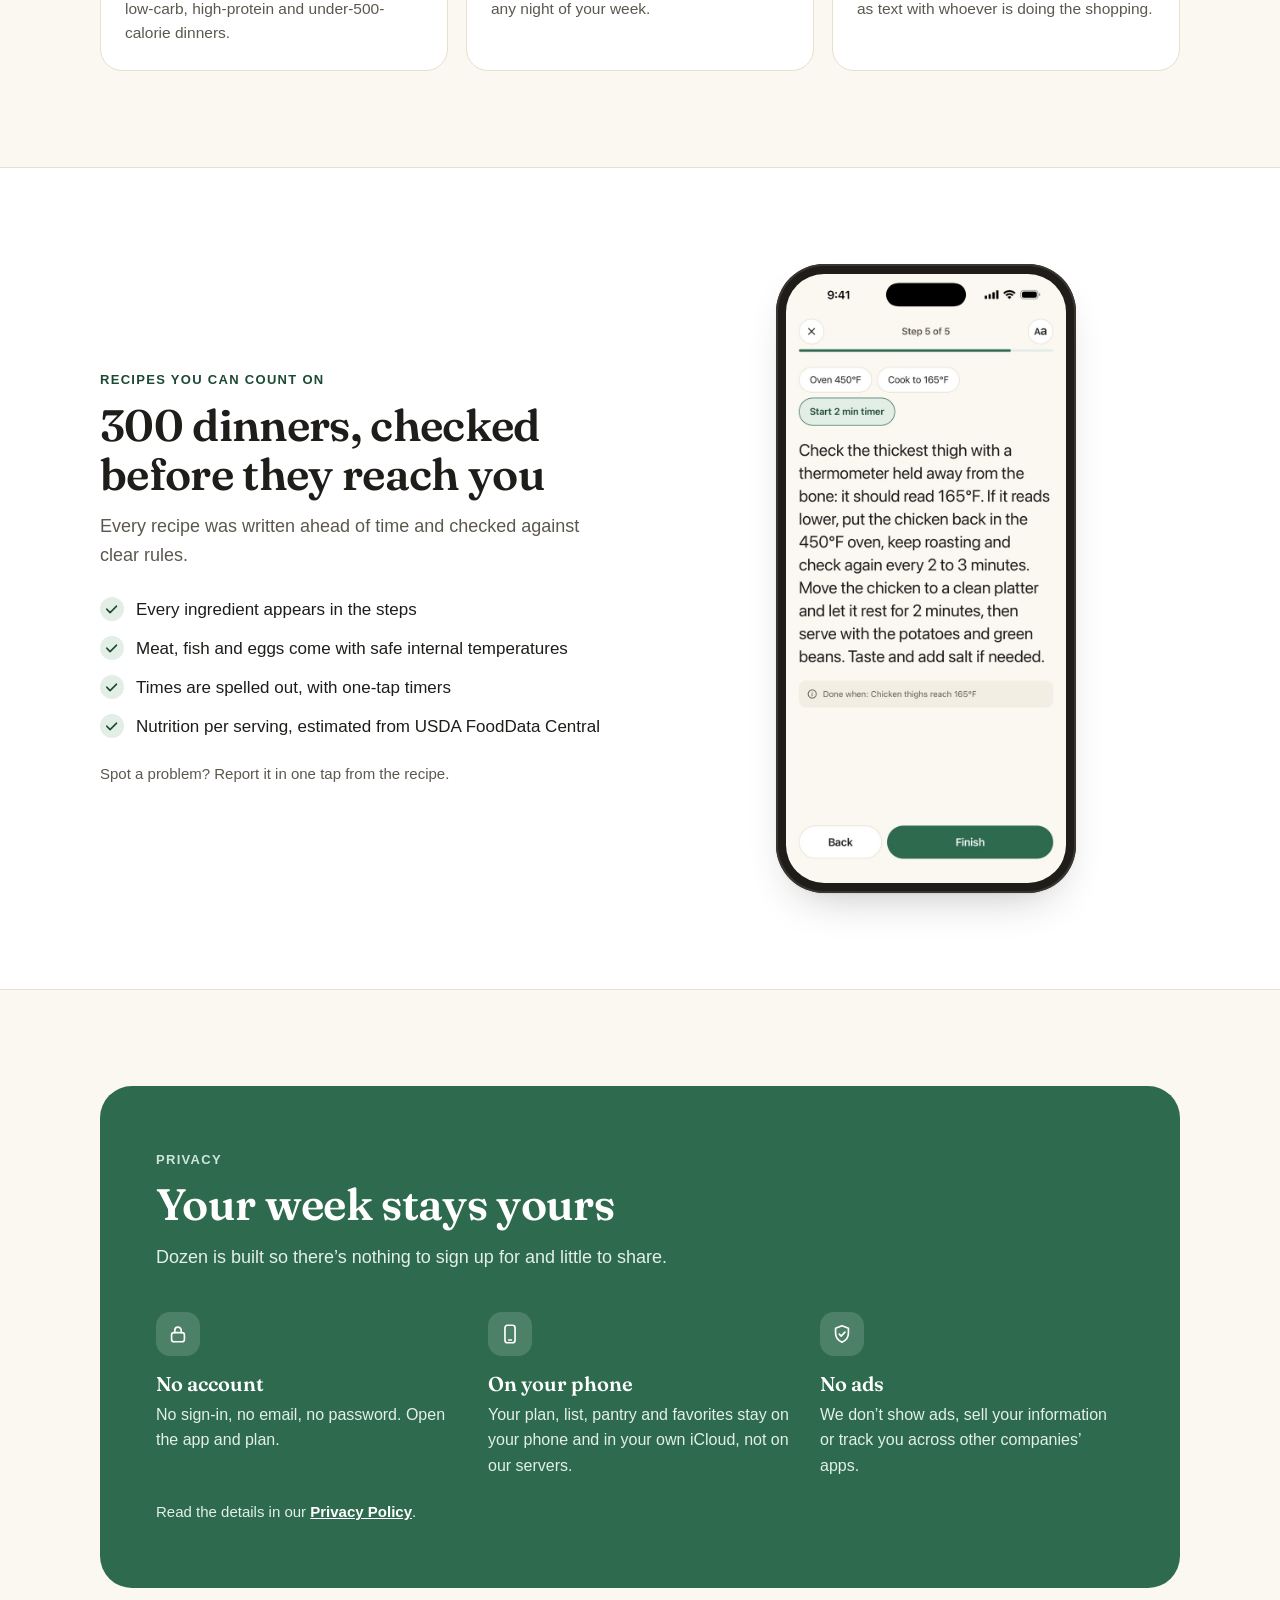
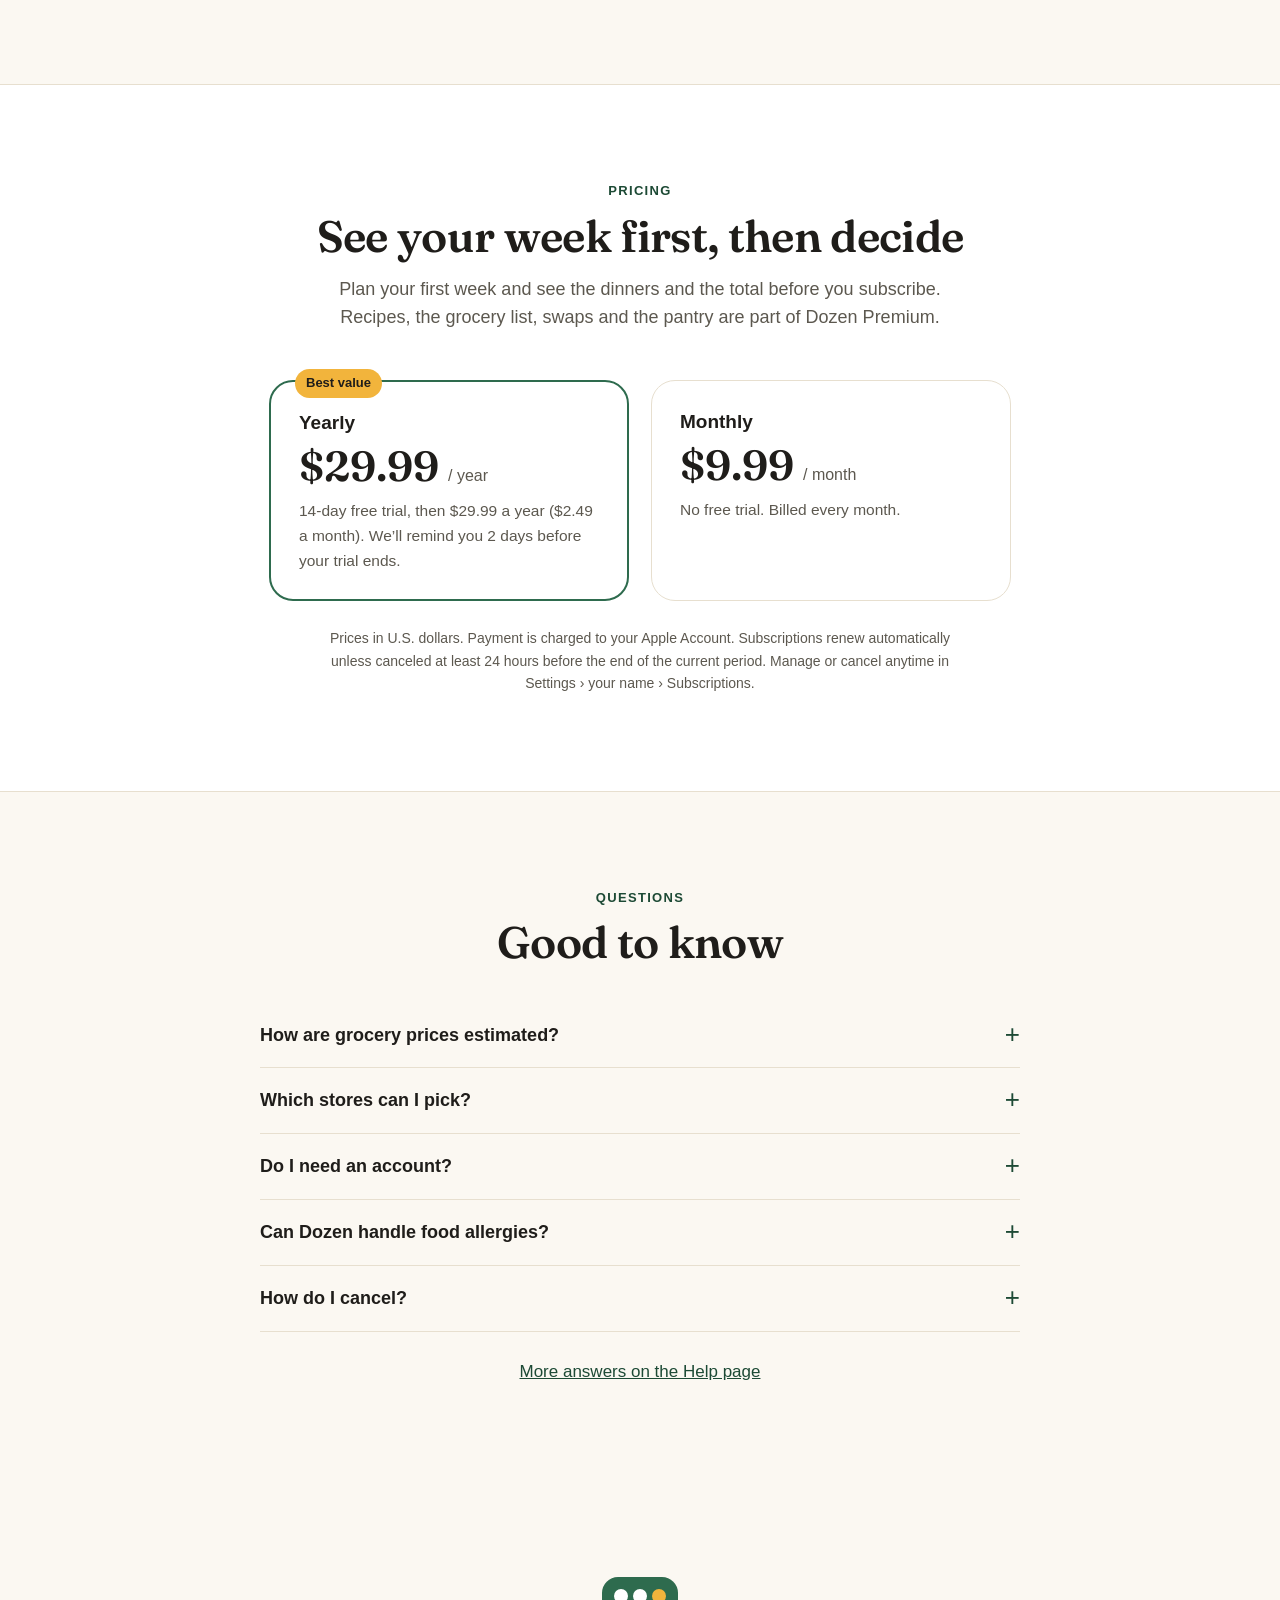
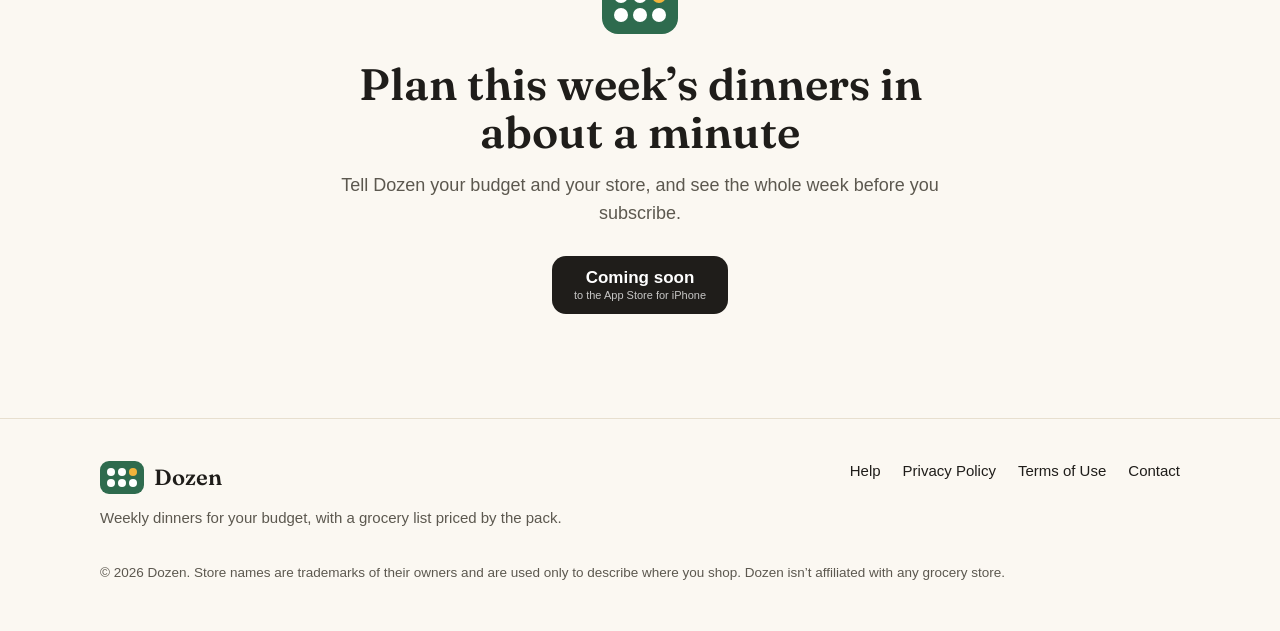
==== commit f7abc47e: "Describe the new cooking mode image" ====
--- a/index.html
+++ b/index.html
@@ -200,7 +200,7 @@
     <section class="section band" id="recipes">
       <div class="wrap split flip">
         <div class="split-media">
-          <div class="phone"><img src="img/cook.jpg" width="660" height="1434" loading="lazy" alt="Dozen’s cooking mode showing step 4 of 5 in large text, with the oven at 450°F and a button to start a 13-minute timer."></div>
+          <div class="phone"><img src="img/cook.jpg" width="660" height="1434" loading="lazy" alt="Dozen’s cooking mode showing step 5 of 5 in large text: check that the chicken reads 165°F, with the oven at 450°F, a button to start a 2-minute timer and a done-when note."></div>
         </div>
         <div>
           <p class="kicker">Recipes you can count on</p>
